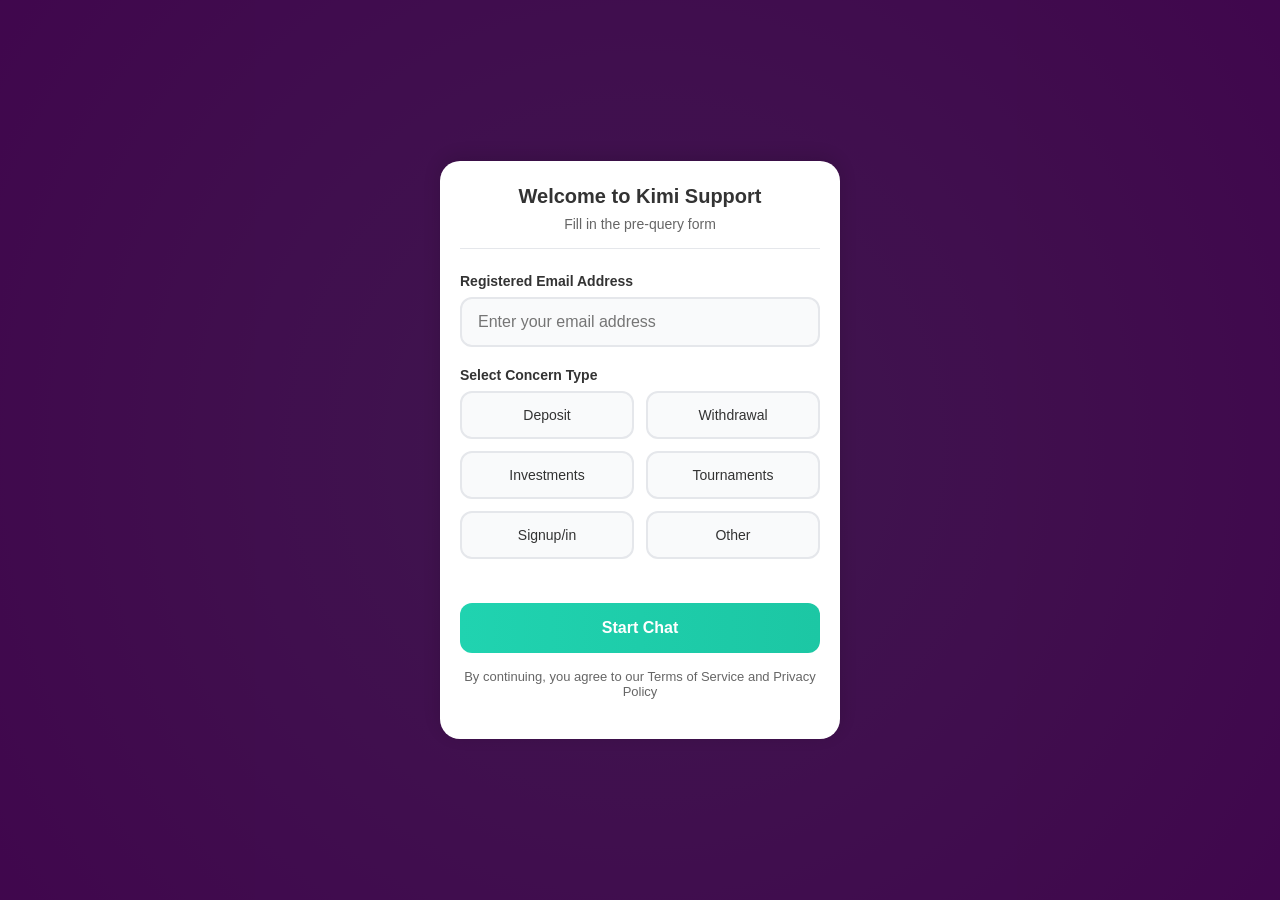
==== chat.html @ 440ee45f "added files for kimi Kimi Investment Club Files" ====
<!DOCTYPE html>
<html lang="en">
<head>
<meta charset="UTF-8">
<title>Kimi Support</title>
<meta name="viewport" content="width=device-width, initial-scale=1.0, maximum-scale=1.0, user-scalable=yes">

<!-- FONT AWESOME -->
<link rel="stylesheet" href="https://cdnjs.cloudflare.com/ajax/libs/font-awesome/6.5.0/css/all.min.css">

<!-- FIREBASE -->
<script src="https://www.gstatic.com/firebasejs/9.23.0/firebase-app-compat.js"></script>
<script src="https://www.gstatic.com/firebasejs/9.23.0/firebase-database-compat.js"></script>
<link rel="stylesheet" href="chat.css">
</head>

<body>

<!-- CONFIRMATION MODAL -->
<div class="modal-overlay confirm-modal" id="confirmModal">
  <div class="modal-content">
    <div class="confirm-icon">
      <i class="fas fa-exclamation-triangle"></i>
    </div>
    <h3 class="confirm-title" id="confirmTitle">Confirm Action</h3>
    <p class="confirm-message" id="confirmMessage">Are you sure you want to proceed?</p>
    <div class="confirm-actions">
      <button class="confirm-btn cancel" id="confirmCancelBtn">Cancel</button>
      <button class="confirm-btn confirm" id="confirmOkBtn">OK</button>
    </div>
  </div>
</div>

<!-- FULL SCREEN IMAGE MODAL -->
<div class="fullscreen-modal" id="fullscreenModal">
  <img src="" alt="Full screen" class="fullscreen-image" id="fullscreenImage">
  <button class="close-fullscreen" id="closeFullscreen">
    <i class="fas fa-times"></i>
  </button>
</div>

<!-- MESSAGE POPUP -->
<div class="message-popup" id="messagePopup">
  <i class="popup-icon" id="popupIcon"></i>
  <div class="popup-content">
    <div class="popup-title" id="popupTitle"></div>
    <div class="popup-message" id="popupMessage"></div>
  </div>
</div>

<!-- MODAL FORM -->
<div class="modal-overlay active" id="formModal">
  <div class="modal-content">
    <div class="modal-header">
      <h2 class="modal-title">Welcome to Kimi Support</h2>
      <p class="modal-subtitle">Fill in the pre-query form</p>
    </div>
    
    <div class="form-group">
      <label class="form-label">Registered Email Address</label>
      <input type="email" class="form-input" id="emailInput" placeholder="Enter your email address" required>
    </div>
    
    <div class="form-group">
      <label class="form-label">Select Concern Type</label>
      <div class="concern-options">
        <label class="concern-option">
          <input type="radio" name="concern" value="Deposit">
          Deposit
        </label>
        <label class="concern-option">
          <input type="radio" name="concern" value="Withdrawal">
          Withdrawal
        </label>
        <label class="concern-option">
          <input type="radio" name="concern" value="Investments">
          Investments
        </label>
        <label class="concern-option">
          <input type="radio" name="concern" value="Tournaments">
          Tournaments
        </label>
        <label class="concern-option">
          <input type="radio" name="concern" value="signup/in">
          Signup/in
        </label>
        <label class="concern-option">
          <input type="radio" name="concern" value="Other">
          Other
        </label>
      </div>
    </div>
    
    <button class="submit-btn" id="startChatBtn">
      <span id="btnText">Start Chat</span>
      <span class="loading hidden" id="btnLoading"></span>
    </button>
    
    <p style="text-align: center; margin-top: 16px; font-size: 13px; color: var(--text-light);">
      By continuing, you agree to our Terms of Service and Privacy Policy
    </p>
  </div>
</div>

<!-- MAIN APP -->
<div class="app-container hidden" id="appContainer">
  <!-- HEADER -->
  <div class="header">
    <button class="back-btn" id="backBtn">
      <i class="fas fa-chevron-left"></i>
    </button>
    <img src="https://blogger.googleusercontent.com/img/b/R29vZ2xl/AVvXsEifffG-8z1R1pNtzLOttJfZyZvbHwT54Gi_pb8aufQ0x3yGjsC9NJZGH3tu3_JDWDLEv_YqfvN6NzpoDXbCydlebRwV2p8c7glfG-8lgOL-QvQVzcr3URGygbSfUArhIA1NSxXebwDTNgouCLphxd-kn2hrnW8V3Lav2lA3xMvlShxcPq9iqwNbfSLPMxs/s16000/1000110664.gif" class="logo" alt="☺️">
    <span class="app-name">Kimi Support</span>
    <div class="header-actions">
      <button class="icon-btn refresh" id="refreshBtn" title="Refresh"></button>
      <button class="icon-btn info" id="infoBtn" title="Info"></button>
    </div>
  </div>

  <!-- ANNOUNCEMENT -->
  <div class="announce">
    <i class="fas fa-volume-up"></i>
    <b>Dear User Welcome To Kimi Community!!</b>
  </div>

  <!-- CHAT CONTAINER -->
  <div class="chat-container">
    <div class="chat" id="chatContainer"></div>
    
    <!-- IMAGE PREVIEW -->
    <div class="image-preview-container" id="imagePreviewContainer">
      <div class="image-preview hidden" id="imagePreview">
        <img src="" alt="Preview" class="preview-image" id="previewImage">
        <button class="delete-preview" id="deletePreview">
          <i class="fas fa-times"></i>
        </button>
      </div>
    </div>
    
    <!-- INPUT AREA CONTAINER -->
    <div class="input-area-container" id="inputAreaContainer">
      <div class="input-wrapper">
        <input type="text" class="message-input" id="messageInput" placeholder="Describe Your Issue...">
      </div>
      <button class="action-btn addphoto" id="uploadImageBtn"></button>
      <input type="file" class="file-input" id="imageInput" accept="image/*">
      
      <button class="action-btn primarysent" id="sendBtn"></button>
    </div>
  </div>
</div>
<script>
    // ====================
// IMPROVED SOUND SYSTEM
// ====================

// Audio Context for better performance
let audioContext;
let isAudioContextInitialized = false;

// SFX Pool System
const SFX_POOL_SIZE = 5; // Number of audio buffers per sound for concurrent playback
const sfxBuffers = {};
const sfxPool = {};

// Sound URLs - UPDATED WITH EXISTING SOUNDS
const soundUrls = {
    click: 'https://audio.jukehost.co.uk/dJcPA33b1HQxZbNuq3SCyi9ejzBKXHJM',
    textSent: 'https://audio.jukehost.co.uk/tMjUwMh72dCLHpwFFKA7rvO94lPtQmfu',
    photoSent: 'https://audio.jukehost.co.uk/PYHf3UV3PYLswk1z10xJmvv08zkZ2yrO',
    textReceive: 'https://audio.jukehost.co.uk/BCK6GD7QMUrg43ijDqpM6jRowlk0oLve',
    photoReceive: 'https://audio.jukehost.co.uk/t7VUPlvDODGe7LbQGo2fLZo7PX1yOU9R',
    error: 'https://audio.jukehost.co.uk/4Uj1GPG7G07rx3FJCXKbYLRopwZEvEKj',
    success: 'https://audio.jukehost.co.uk/vUtJ3iuXKU8Z1jLmQqBw5zvPU9CsiUsW',
    warning: 'https://audio.jukehost.co.uk/ev8tWw7FtuqIh7UZacocfiWqukpyxgeV'
};

// Fallback audio elements
let fallbackAudioElements = {};

// Initialize Audio System
function initializeAudioSystem() {
    try {
        // Create Audio Context
        audioContext = new (window.AudioContext || window.webkitAudioContext)();
        isAudioContextInitialized = true;
        
        // Preload all sound effects
        preloadAllSounds();
        
        console.log('Audio system initialized successfully');
    } catch (error) {
        console.error('Failed to initialize audio system:', error);
        // Fallback to HTML5 Audio
        initializeFallbackAudio();
    }
}

// Fallback to HTML5 Audio if Web Audio API fails
function initializeFallbackAudio() {
    // Create fallback audio elements for sound effects only
    for (const [key, url] of Object.entries(soundUrls)) {
        if (url && !url.includes('placeholder')) {
            fallbackAudioElements[key] = new Audio(url);
            fallbackAudioElements[key].preload = 'auto';
        }
    }
}

// Preload all sound effects
async function preloadAllSounds() {
    if (!isAudioContextInitialized) return;
    
    for (const [soundName, url] of Object.entries(soundUrls)) {
        try {
            // Skip placeholder sounds
            if (!url || url.includes('placeholder')) continue;
            
            // Fetch and decode audio
            const response = await fetch(url);
            const arrayBuffer = await response.arrayBuffer();
            const audioBuffer = await audioContext.decodeAudioData(arrayBuffer);
            
            // Store the decoded buffer
            sfxBuffers[soundName] = audioBuffer;
            
            // Initialize pool for this sound
            sfxPool[soundName] = [];
            for (let i = 0; i < SFX_POOL_SIZE; i++) {
                sfxPool[soundName].push({
                    buffer: audioBuffer,
                    source: null,
                    lastPlayed: 0
                });
            }
            
            console.log(`Preloaded sound: ${soundName}`);
        } catch (error) {
            console.error(`Failed to preload sound ${soundName}:`, error);
        }
    }
}

// Play sound effect using pool system
function playSound(soundName) {
    try {
        // Skip placeholder sounds
        if (soundUrls[soundName] && soundUrls[soundName].includes('placeholder')) {
            return;
        }
        
        if (!isAudioContextInitialized || !sfxPool[soundName]) {
            // Fallback to HTML5 Audio
            playFallbackSound(soundName);
            return;
        }
        
        // Resume audio context if suspended (required by browsers)
        if (audioContext.state === 'suspended') {
            audioContext.resume();
        }
        
        // Find available sound from pool
        const pool = sfxPool[soundName];
        const now = Date.now();
        
        // Try to find a sound that's not currently playing
        for (const sound of pool) {
            if (!sound.source || sound.source.playbackState === sound.source.FINISHED) {
                playSoundFromPool(sound);
                return;
            }
        }
        
        // If all sounds are playing, use the one that was played least recently
        let oldestSound = pool[0];
        for (const sound of pool) {
            if (sound.lastPlayed < oldestSound.lastPlayed) {
                oldestSound = sound;
            }
        }
        
        playSoundFromPool(oldestSound);
        
    } catch (error) {
        console.error('Error playing sound:', error);
        playFallbackSound(soundName);
    }
}

function playSoundFromPool(sound) {
    sound.source = audioContext.createBufferSource();
    sound.source.buffer = sound.buffer;
    sound.source.connect(audioContext.destination);
    sound.source.start(0);
    sound.lastPlayed = Date.now();
    
    // Clean up when sound finishes
    sound.source.onended = () => {
        sound.source = null;
    };
}

// Fallback sound playback
function playFallbackSound(soundName) {
    try {
        const audio = fallbackAudioElements[soundName];
        if (audio) {
            audio.currentTime = 0;
            audio.play().catch(e => console.log('Fallback audio play failed:', e));
        }
    } catch (error) {
        console.error('Fallback sound error:', error);
    }
}

// Initialize audio system
initializeAudioSystem();

// Firebase configuration
const firebaseConfig = {
  apiKey: "AIzaSyAZ-znvqufe3kTB_sPxQUiOdmbjXm00D8c",
  authDomain: "customerchat-88407.firebaseapp.com",
  databaseURL: "https://customerchat-88407-default-rtdb.firebaseio.com",
  projectId: "customerchat-88407",
  storageBucket: "customerchat-88407.firebasestorage.app",
  messagingSenderId: "1094190373370",
  appId: "1:1094190373370:web:9ef8834bb5c1d7f84c2c43",
  measurementId: "G-H4ZZTQQ2W9"
};

// Initialize Firebase
firebase.initializeApp(firebaseConfig);
const database = firebase.database();

// Play sound function with error handling (now using the new system)
function playSoundLegacy(soundName) {
    playSound(soundName);
}

// Enhanced showMessage function with sounds
function showMessage(type, title, message, duration = 3000) {
  // Reset classes
  messagePopup.className = 'message-popup';
  
  // Set type-specific styling
  messagePopup.classList.add(`popup-${type}`);
  messagePopup.classList.add('show');
  
  // Set content
  popupTitle.textContent = title;
  popupMessage.textContent = message;
  
  // Set icon based on type
  let iconClass = 'fas fa-info-circle';
  switch(type) {
    case 'success': 
      iconClass = 'fas fa-check-circle';
      playSound('success');
      break;
    case 'error': 
      iconClass = 'fas fa-exclamation-circle';
      playSound('error');
      break;
    case 'warning': 
      iconClass = 'fas fa-exclamation-triangle';
      playSound('warning');
      break;
    case 'info': 
      iconClass = 'fas fa-info-circle';
      break;
  }
  popupIcon.className = iconClass;
  
  // Auto hide after duration
  setTimeout(() => {
    messagePopup.classList.remove('show');
  }, duration);
}

// App State
let currentUserEmail = "";
let currentUserKey = "";
let currentConcern = "";
let isAdminConnected = false;
let selectedImageFile = null;
let selectedImageBase64 = null;
let confirmPromiseResolve = null;

// DOM Elements
const formModal = document.getElementById('formModal');
const appContainer = document.getElementById('appContainer');
const emailInput = document.getElementById('emailInput');
const startChatBtn = document.getElementById('startChatBtn');
const chatContainer = document.getElementById('chatContainer');
const messageInput = document.getElementById('messageInput');
const sendBtn = document.getElementById('sendBtn');
const imageInput = document.getElementById('imageInput');
const uploadImageBtn = document.getElementById('uploadImageBtn');
const backBtn = document.getElementById('backBtn');
const refreshBtn = document.getElementById('refreshBtn');
const infoBtn = document.getElementById('infoBtn');
const messagePopup = document.getElementById('messagePopup');
const popupTitle = document.getElementById('popupTitle');
const popupMessage = document.getElementById('popupMessage');
const popupIcon = document.getElementById('popupIcon');
const imagePreviewContainer = document.getElementById('imagePreviewContainer');
const imagePreview = document.getElementById('imagePreview');
const previewImage = document.getElementById('previewImage');
const deletePreview = document.getElementById('deletePreview');
const fullscreenModal = document.getElementById('fullscreenModal');
const fullscreenImage = document.getElementById('fullscreenImage');
const closeFullscreen = document.getElementById('closeFullscreen');

// Confirmation Modal Elements
const confirmModal = document.getElementById('confirmModal');
const confirmTitle = document.getElementById('confirmTitle');
const confirmMessage = document.getElementById('confirmMessage');
const confirmCancelBtn = document.getElementById('confirmCancelBtn');
const confirmOkBtn = document.getElementById('confirmOkBtn');

// Add click sound to all buttons
function addClickSoundToButtons() {
  // Form buttons
  startChatBtn.addEventListener('click', () => playSound('click'));
  confirmCancelBtn.addEventListener('click', () => playSound('click'));
  confirmOkBtn.addEventListener('click', () => playSound('click'));
  
  // Header buttons
  backBtn.addEventListener('click', () => playSound('click'));
  refreshBtn.addEventListener('click', () => playSound('click'));
  infoBtn.addEventListener('click', () => playSound('click'));
  
  // Chat buttons
  sendBtn.addEventListener('click', () => playSound('click'));
  uploadImageBtn.addEventListener('click', () => playSound('click'));
  deletePreview.addEventListener('click', () => playSound('click'));
  closeFullscreen.addEventListener('click', () => playSound('click'));
  
  // Add click sound to concern options
  const concernOptions = document.querySelectorAll('.concern-option');
  concernOptions.forEach(option => {
    option.addEventListener('click', () => playSound('click'));
  });
}

// Custom confirmation dialog
function showConfirm(title, message) {
  return new Promise((resolve) => {
    confirmPromiseResolve = resolve;
    confirmTitle.textContent = title;
    confirmMessage.textContent = message;
    confirmModal.classList.add('active');
  });
}

// Validate email format
function isValidEmail(email) {
  const emailRegex = /^[^\s@]+@[^\s@]+\.[^\s@]+$/;
  return emailRegex.test(email);
}

// Generate a unique key from email
function generateUserKey(email) {
  // Simple hash function to create a consistent key from email
  let hash = 0;
  for (let i = 0; i < email.length; i++) {
    hash = ((hash << 5) - hash) + email.charCodeAt(i);
    hash = hash & hash;
  }
  return 'user_' + Math.abs(hash).toString(16);
}

// Start chat session
async function startChat() {
  playSound('click');
  
  const email = emailInput.value.trim();
  const concernRadio = document.querySelector('input[name="concern"]:checked');
  
  if (!email) {
    showMessage('error', 'Email Required', 'Please enter your email address');
    emailInput.focus();
    return;
  }
  
  if (!isValidEmail(email)) {
    showMessage('error', 'Invalid Email', 'Please enter a valid email address');
    emailInput.focus();
    return;
  }
  
  if (!concernRadio) {
    showMessage('error', 'Concern Required', 'Please select a concern type');
    return;
  }
  
  // Show loading state
  startChatBtn.disabled = true;
  document.getElementById('btnText').classList.add('hidden');
  document.getElementById('btnLoading').classList.remove('hidden');
  
  try {
    // Generate user key from email
    currentUserEmail = email;
    currentUserKey = generateUserKey(email);
    currentConcern = concernRadio.value;
    
    // Create or get user session in Firebase
    const userRef = database.ref(`users/${currentUserKey}`);
    const snapshot = await userRef.once('value');
    
    if (!snapshot.exists()) {
      // New user - create session
      await userRef.set({
        email: currentUserEmail,
        concern: currentConcern,
        createdAt: Date.now(),
        lastActive: Date.now()
      });
      
      showMessage('success', 'Welcome!', 'Your chat session has been created');
    } else {
      // Existing user - update last active
      await userRef.update({
        lastActive: Date.now(),
        concern: currentConcern
      });
      
      showMessage('success', 'Welcome Back!', 'Continuing from your previous chat session');
    }
    
    // Hide modal and show app
    formModal.classList.remove('active');
    setTimeout(() => {
      formModal.classList.add('hidden');
      appContainer.classList.remove('hidden');
      
      // Load messages
      loadMessages();
      
      // Send welcome message if new session
      if (!snapshot.exists()) {
        setTimeout(() => {
          sendSystemMessage("Hello! Welcome to Kimi Support. How can I assist you today? Our team is available 24/7 to help with your '" + currentConcern + "' concern.");
        }, 1000);
      }
    }, 300);
    
  } catch (error) {
    console.error('Error starting chat:', error);
    showMessage('error', 'Connection Error', 'Unable to start chat. Please try again.');
  } finally {
    // Reset button state
    startChatBtn.disabled = false;
    document.getElementById('btnText').classList.remove('hidden');
    document.getElementById('btnLoading').classList.add('hidden');
  }
}

// Send system message
function sendSystemMessage(text) {
  const messagesRef = database.ref(`chats/${currentUserKey}/messages`);
  messagesRef.push({
    sender: 'admin',
    type: 'text',
    content: text,
    timestamp: Date.now()
  });
}

// Send user message
async function sendMessage() {
  playSound('');
  
  const message = messageInput.value.trim();
  
  // Check if we have an image to send
  if (selectedImageBase64) {
    try {
      const messagesRef = database.ref(`chats/${currentUserKey}/messages`);
      await messagesRef.push({
        sender: 'user',
        type: 'image',
        content: selectedImageBase64,
        filename: selectedImageFile.name,
        size: selectedImageFile.size,
        timestamp: Date.now()
      });
      
      playSound('photoSent');
      showMessage('success', 'Image Sent', 'Image has been sent successfully');
      
      // Clear image preview
      clearImagePreview();
      
    } catch (error) {
      console.error('Error sending image:', error);
      showMessage('error', 'Send Failed', 'Unable to send image. Please try again.');
      return;
    }
  } 
  // Send text message
  else if (message) {
    // Clear input
    messageInput.value = '';
    
    try {
      const messagesRef = database.ref(`chats/${currentUserKey}/messages`);
      await messagesRef.push({
        sender: 'user',
        type: 'text',
        content: message,
        timestamp: Date.now()
      });
      
      playSound('textSent');
      
    } catch (error) {
      console.error('Error sending message:', error);
      showMessage('error', 'Send Failed', 'Unable to send message. Please try again.');
      return;
    }
  } else {
    showMessage('warning', 'Empty Message', 'Please type a message or select an image');
    messageInput.focus();
    return;
  }
  
  // Update user last active
  try {
    database.ref(`users/${currentUserKey}`).update({
      lastActive: Date.now()
    });
  } catch (error) {
    console.error('Error updating last active:', error);
  }
}

// Handle image upload and preview
function handleImageUpload(file) {
  // Validate file size (5MB max)
  const maxSize = 5 * 1024 * 1024; // 5MB in bytes
  if (file.size > maxSize) {
    showMessage('error', 'File Too Large', 'Image size must be less than 5MB');
    return;
  }
  
  // Validate file type
  if (!file.type.startsWith('image/')) {
    showMessage('error', 'Invalid File', 'Please select an image file (JPEG, PNG, GIF, etc.)');
    return;
  }
  
  // Read file as data URL (base64)
  const reader = new FileReader();
  
  reader.onload = function(e) {
    selectedImageFile = file;
    selectedImageBase64 = e.target.result;
    
    // Show preview
    previewImage.src = selectedImageBase64;
    imagePreview.classList.remove('hidden');
    
    // Clear text input
    messageInput.value = '';
    messageInput.placeholder = 'Click send button to send image';
    
    showMessage('success', 'Image Selected', 'Image ready to send. Click the send button.');
  };
  
  reader.onerror = function() {
    showMessage('error', 'Upload Error', 'Failed to read image file');
  };
  
  reader.readAsDataURL(file);
  imageInput.value = ''; // Reset input
}

// Clear image preview
function clearImagePreview() {
  selectedImageFile = null;
  selectedImageBase64 = null;
  imagePreview.classList.add('hidden');
  previewImage.src = '';
  messageInput.placeholder = 'Type your message...';
}

// Load messages
function loadMessages() {
  const messagesRef = database.ref(`chats/${currentUserKey}/messages`);
  
  // Clear existing messages
  chatContainer.innerHTML = '';
  
  // Add date separator
  const today = new Date().toLocaleDateString('en-US', { 
    weekday: 'long', 
    year: 'numeric', 
    month: 'long', 
    day: 'numeric' 
  });
  
  const dateDiv = document.createElement('div');
  dateDiv.className = 'chat-date';
  dateDiv.textContent = today;
  chatContainer.appendChild(dateDiv);
  
  // Listen for new messages
  messagesRef.on('child_added', (snapshot) => {
    const message = snapshot.val();
    renderMessage(message);
    
    // Play receive sounds for incoming messages
    if (message.sender === 'admin') {
      if (message.type === 'image') {
        playSound('photoReceive');
      } else {
        playSound('textReceive');
      }
    }
  });
}

// Render a message
function renderMessage(message) {
  const messageDiv = document.createElement('div');
  messageDiv.className = `message ${message.sender}`;
  
  // Format time
  const time = new Date(message.timestamp).toLocaleTimeString('en-US', {
    hour: '2-digit',
    minute: '2-digit'
  });
  
  if (message.type === 'image') {
    messageDiv.innerHTML = `
      <div>📎</div>
      <img src="${message.content}" class="message-image" alt="Sent image" data-fullscreen="${message.content}">
      <div class="message-time">${time}</div>
    `;
    
    // Add click event to image for fullscreen
    const imgElement = messageDiv.querySelector('.message-image');
    imgElement.addEventListener('click', () => {
      fullscreenImage.src = message.content;
      fullscreenModal.classList.add('active');
      playSound('click');
    });
    
  } else {
    messageDiv.innerHTML = `
      <div>${message.content}</div>
      <div class="message-time">${time}</div>
    `;
  }
  
  chatContainer.appendChild(messageDiv);
  chatContainer.scrollTop = chatContainer.scrollHeight;
}

// Initialize concern options
function initConcernOptions() {
  const options = document.querySelectorAll('.concern-option');
  options.forEach(option => {
    const radio = option.querySelector('input[type="radio"]');
    
    option.addEventListener('click', () => {
      options.forEach(opt => opt.classList.remove('active'));
      option.classList.add('active');
      radio.checked = true;
    });
    
    if (radio.checked) {
      option.classList.add('active');
    }
  });
}

// Event Listeners
startChatBtn.addEventListener('click', startChat);

emailInput.addEventListener('keypress', (e) => {
  if (e.key === 'Enter') startChat();
});

messageInput.addEventListener('keypress', (e) => {
  if (e.key === 'Enter') sendMessage();
});

sendBtn.addEventListener('click', sendMessage);

uploadImageBtn.addEventListener('click', () => {
  imageInput.click();
});

imageInput.addEventListener('change', (e) => {
  const file = e.target.files[0];
  if (file) handleImageUpload(file);
});

deletePreview.addEventListener('click', clearImagePreview);

closeFullscreen.addEventListener('click', () => {
  fullscreenModal.classList.remove('active');
});

// Close fullscreen modal when clicking outside image
fullscreenModal.addEventListener('click', (e) => {
  if (e.target === fullscreenModal) {
    fullscreenModal.classList.remove('active');
  }
});

backBtn.addEventListener('click', async () => {
  // Show custom confirmation modal
  const confirmed = await showConfirm('End Chat Session', 'Are you sure you want to end this chat session?');
  
  if (confirmed) {
    appContainer.classList.add('hidden');
    formModal.classList.remove('hidden');
    setTimeout(() => {
      formModal.classList.add('active');
      // Reset form
      emailInput.value = '';
      document.querySelectorAll('input[name="concern"]').forEach(radio => {
        radio.checked = false;
      });
      initConcernOptions();
    }, 50);
  }
});

refreshBtn.addEventListener('click', () => {
  // Add spinning class to trigger animation
  refreshBtn.classList.add('spinning');
  
  // Load messages
  loadMessages();
  showMessage('info', 'Refreshing', 'Refreshing chat messages...');
  
  // Remove spinning class after animation completes to allow re-triggering
  setTimeout(() => {
    refreshBtn.classList.remove('spinning');
  }, 3000);
});

infoBtn.addEventListener('click', () => {
  showMessage('info', 'Support Information', 
    'Kimi Support\nAvailable 24/7\nEmail: kimiapi92@gmail.com\nResponse Time: Usually within minutes', 
    5000);
});

// Confirmation modal event listeners
confirmCancelBtn.addEventListener('click', () => {
  confirmModal.classList.remove('active');
  if (confirmPromiseResolve) {
    confirmPromiseResolve(false);
    confirmPromiseResolve = null;
  }
});

confirmOkBtn.addEventListener('click', () => {
  confirmModal.classList.remove('active');
  if (confirmPromiseResolve) {
    confirmPromiseResolve(true);
    confirmPromiseResolve = null;
  }
});

// Close confirmation modal when clicking outside
confirmModal.addEventListener('click', (e) => {
  if (e.target === confirmModal) {
    confirmModal.classList.remove('active');
    if (confirmPromiseResolve) {
      confirmPromiseResolve(false);
      confirmPromiseResolve = null;
    }
  }
});

// Initialize the app
function initApp() {
  initConcernOptions();
  addClickSoundToButtons();
  
  // Auto-show modal on load
  setTimeout(() => {
    formModal.classList.add('active');
  }, 100);
  
  // Show welcome message
  setTimeout(() => {
    showMessage('info', 'Welcome', 'Please fill in the form to start chatting', 4000);
  }, 1500);
}

// Start the app
document.addEventListener('DOMContentLoaded', initApp);
</script>
</body>
</html>
---- chat.css ----
:root {
  --primary: #1cc7a4;
  --primary-dark:#307D7E;
  --secondary: #20d3b0;
  --bg: #f3f4f6;
  --card-bg: #ffffff;
  --text: #333333;
  --text-light: #666666;
  --border: #e5e7eb;
  --success: #10b981;
  --error: #ef4444;
  --warning: #f59e0b;
  --info: #3b82f6;
}
    /* Disable text selection */
    * {
        -webkit-user-select: none;
        -moz-user-select: none;
        -ms-user-select: none;
        user-select: none;
        -webkit-tap-highlight-color: transparent;
    }

    /* Disable drag of images and links */
    img, a {
        -webkit-user-drag: none;
        -khtml-user-drag: none;
        -moz-user-drag: none;
        -o-user-drag: none;
        user-drag: none;
        pointer-events: auto;
    }

    /* Disable pointer events for iframes or embeds */
    iframe, embed, object, video {
        pointer-events: none;
    }

    /* Prevent right-click via pointer-events */
    body {
        cursor: default;
    }

* {
  box-sizing: border-box;
  margin: 0;
  padding: 0;
  font-family: -apple-system, BlinkMacSystemFont, 'Segoe UI', Roboto, Oxygen, Ubuntu, sans-serif;
}

body {
  background: radial-gradient(circle at center, rgba(125,44,155,0.99), rgba(128,11,155,0.99)), url('https://blogger.googleusercontent.com/img/b/R29vZ2xl/AVvXsEiIdgLmOey-Wazo6OgYRZ84ytYF0kFvOpSs-5IeXzAkR8-A_YCd8t7krTINX-j00riNttDSkk1ZW_iem-FiTF7HotxoM1vGPREO4P33FLnYEC6a7zCf6FCW98wyGkHJvXRMgGMcO_dZgg0ieu18RQYPxkCNDaKoLcPUDQdXIAuXXqnQlMt_qN9WjAG7zlA/s16000/1000110623.png');
        background-blend-mode: overlay;
        background-size: 100% 100%;
  color: var(--text);
  height: 100vh;
  overflow: hidden;
  display: flex;
  flex-direction: column;
}

/* HEADER */
.header {
  position:fixed;
  top:0;
  left:0;
  height: 60px;
  width:100vw;
  background: linear-gradient(90deg, var(--secondary), var(--primary-dark));
  display: flex;
  align-items: center;
  padding: 0 10px;
  color: white;
  z-index: 100;
  box-shadow: 0 2px 10px rgba(0,0,0,0.1);
}

.back-btn {
  background: none;
  border: none;
  color: white;
  font-size: 20px;
  margin-right: 12px;
  margin-left: -5px;
  cursor: pointer;
  display: flex;
  align-items: center;
  justify-content: center;
  width: 36px;
  height: 36px;
}

.logo {
  height: 36px;
  border-radius: 25px;
  margin-right: 12px;
}

.app-name {
  font-size:1rem;
  font-weight: 700;
  flex: 1;
}

.header-actions {
  display: flex;
  gap: 15px;
}

.icon-btn {
  background:white;
  border: none;
  color:black;
  border-radius: 25px;
  padding:8px;
  font-size: 1rem;
  cursor: pointer;
}
.info{
    background:url("https://blogger.googleusercontent.com/img/b/R29vZ2xl/AVvXsEgjEoDxslBAZCik4jy1jxIBdn55iaiBCbLuV43KwAOwi-l_IsfzL1QMNtVXLE4u1ppVxkMfjEc9wGzM52Xr25fL_SrczX3AWTRGgffYVN2BAIVB8bogQgwvFTttsqi4EucXUMNporxBt06xLGTL95faf65Ef-VSotrFz9LLNNzG8y8NYnYmgf97OdJcxcA/s16000/1000111619.gif");
    background-size: 100% 100%;
    height:25px;
    width:25px;
}

.refresh {
    background: url("https://blogger.googleusercontent.com/img/b/R29vZ2xl/AVvXsEhJ5Vr-OzRS2cmAu2VgVHCr8ZuzzQIcLzDJ1wUXcn6yUtPGQBScllgIa_1VyKz26k09oLp6MFY4BY_xdNnnM8mkhejo2kWMk3HB5aLcoF715L1xb3R7W7Y706txeuaYHocF2kq9Zq4K3JJUGJw3eqgjbsz-cDscQ8Ib6jnYbvccjMrO6pCyDbQB6cFudJc/s320/1000111617.gif");
    background-size: 100% 100%;
    height: 25px;
    width: 25px;
    cursor: pointer;
    transition: transform 0.3s ease-out;
}

.refresh:hover {
    transform: rotate(15deg);
}

.refresh.spinning {
    animation: spin 3s ease-in-out;
}

@keyframes spin {
    0% {
        transform: rotate(0deg);
    }
    100% {
        transform: rotate(360deg);
    }
}

/* ANNOUNCEMENT */
.announce {
    position:fixed;
    top:60px;
    left:0;
    width:100vw;
  background: linear-gradient(90deg, #fff7db, #ffe8b3);
  padding: 10px 15px;
  display: flex;
  align-items: center;
  gap: 10px;
  border-bottom: 1px solid var(--border);
  animation: slideDown 0.3s ease-out;
  z-index: 110;
}

.announce i {
  color: #f59e0b;
  font-size: 1rem;
}

.announce b {
  font-size: 14px;
  color: #92400e;
}

/* MODAL */
.modal-overlay {
  position: fixed;
  inset: 0;
  background: rgba(0, 0, 0, 0.5);
  display: flex;
  justify-content: center;
  align-items: flex-end;
  z-index: 1000;
  opacity: 0;
  visibility: hidden;
  transition: opacity 0.3s ease;
}

.modal-overlay.active {
  opacity: 1;
  visibility: visible;
}

.modal-content {
  background: var(--card-bg);
  width: 100%;
  max-width: 500px;
  border-radius: 24px 24px 0 0;
  padding: 24px 20px 40px;
  transform: translateY(100%);
  transition: transform 0.4s cubic-bezier(0.175, 0.885, 0.32, 1.275);
  box-shadow: 0 -4px 20px rgba(0,0,0,0.15);
  max-height: 85vh;
  overflow-y: auto;
}

.modal-overlay.active .modal-content {
  transform: translateY(0);
}

.modal-header {
  text-align: center;
  margin-bottom: 24px;
  padding-bottom: 16px;
  border-bottom: 1px solid var(--border);
}

.modal-title {
  font-size: 20px;
  font-weight: 700;
  color: var(--text);
  margin-bottom: 8px;
}

.modal-subtitle {
  font-size: 14px;
  color: var(--text-light);
}

/* CONFIRMATION MODAL */
.confirm-modal {
  align-items: center;
}

.confirm-modal .modal-content {
  border-radius: 20px;
  padding: 24px;
  max-width: 400px;
  transform: scale(0.9);
  text-align: center;
}

.confirm-modal.active .modal-content {
  transform: scale(1);
}

.confirm-icon {
  font-size: 48px;
  margin-bottom: 16px;
  color: var(--warning);
}

.confirm-title {
  font-size: 20px;
  font-weight: 700;
  color: var(--text);
  margin-bottom: 12px;
}

.confirm-message {
  font-size: 15px;
  color: var(--text-light);
  margin-bottom: 24px;
  line-height: 1.5;
}

.confirm-actions {
  display: flex;
  gap: 12px;
}

.confirm-btn {
  flex: 1;
  padding: 14px 20px;
  border: none;
  border-radius: 12px;
  font-size: 15px;
  font-weight: 600;
  cursor: pointer;
  transition: all 0.2s;
}

.confirm-btn.cancel {
  background: #f3f4f6;
  color: var(--text);
}

.confirm-btn.cancel:hover {
  background: #e5e7eb;
}

.confirm-btn.confirm {
  background: linear-gradient(90deg, var(--secondary), var(--primary));
  color: white;
}

.confirm-btn.confirm:hover {
  background: linear-gradient(90deg, var(--primary), var(--primary-dark));
  transform: translateY(-2px);
  box-shadow: 0 4px 12px rgba(28, 199, 164, 0.3);
}

.form-group {
  margin-bottom: 20px;
}

.form-label {
  display: block;
  font-size: 14px;
  font-weight: 600;
  margin-bottom: 8px;
  color: var(--text);
}

.form-input {
  width: 100%;
  padding: 14px 16px;
  border: 2px solid var(--border);
  border-radius: 12px;
  font-size: 16px;
  transition: border-color 0.2s;
  background: #f9fafb;
}

.form-input:focus {
  outline: none;
  border-color: var(--primary);
  background: white;
}

.concern-options {
  display: grid;
  grid-template-columns: repeat(2, 1fr);
  gap: 12px;
  margin-top: 8px;
}

.concern-option {
  padding: 14px;
  border: 2px solid var(--border);
  border-radius: 12px;
  text-align: center;
  font-size: 14px;
  font-weight: 500;
  cursor: pointer;
  transition: all 0.2s;
  background: #f9fafb;
}

.concern-option:hover {
  border-color: var(--primary);
  background: #f0fdfa;
}

.concern-option.active {
  border-color: var(--primary);
  background: #f0fdfa;
  color: var(--primary-dark);
  font-weight: 600;
}

.concern-option input[type="radio"] {
  display: none;
}

.submit-btn {
  width: 100%;
  background: linear-gradient(90deg, var(--secondary), var(--primary));
  color: white;
  padding: 16px;
  border: none;
  border-radius: 12px;
  font-size: 16px;
  font-weight: 600;
  cursor: pointer;
  margin-top: 24px;
  transition: transform 0.2s, box-shadow 0.2s;
}

.submit-btn:hover {
  transform: translateY(-2px);
  box-shadow: 0 4px 12px rgba(28, 199, 164, 0.3);
}

.submit-btn:active {
  transform: translateY(0);
}

/* CHAT AREA */
.chat-container {
  flex: 1;
  display: flex;
  flex-direction: column;
  overflow: hidden;
  height:100vh;
  width:100vw;
  padding-top:100px;
  padding-bottom: 50px;
}

.chat {
  flex: 1;
  padding: 16px 12px;
  overflow-y: auto;
  display: flex;
  flex-direction: column;
  gap: 12px;
  background: #f9fafb;
}

.chat-date {
  text-align: center;
  color: var(--text-light);
  font-size: 12px;
  margin: 8px 0;
  padding: 4px 12px;
  background: #e5e7eb;
  border-radius: 12px;
  align-self: center;
}

.message {
  max-width: 85%;
  margin-bottom: 4px;
  padding: 12px 16px;
  border-radius: 18px;
  font-size: 15px;
  line-height: 1.4;
  position: relative;
  animation: messageAppear 0.3s ease-out;
  border:1px solid rgba(255,255,255,1);
}

.message.user {
  background: linear-gradient(135deg, var(--secondary), var(--primary-dark));
  color: white;
  align-self: flex-end;
  border-bottom-right-radius: 4px;
}

.message.admin {
  background: white;
  color: var(--text);
  align-self: flex-start;
  border-bottom-left-radius: 4px;
  box-shadow: 0 2px 6px rgba(0,0,0,0.08);
}

.message-time {
  font-size: 11px;
  opacity: 0.8;
  margin-top: 4px;
  text-align: right;
}

.message-image {
  max-width: 95%;
  border-radius: 6px;
  margin-top:0px;
  cursor: pointer;
  transition: transform 0.2s;
}

.message-image:hover {
  transform: scale(1.02);
}

.message-document {
  display: flex;
  align-items: center;
  gap: 12px;
  padding: 12px;
  background: white;
  border-radius: 12px;
  margin-top: 8px;
  border: 1px solid var(--border);
}

.document-icon {
  font-size: 24px;
  color: var(--primary);
}

.document-info {
  flex: 1;
}

.document-name {
  font-size: 14px;
  font-weight: 500;
  margin-bottom: 2px;
}

.document-size {
  font-size: 12px;
  color: var(--text-light);
}

/* MESSAGE POPUP */
.message-popup {
  position: fixed;
  top: 50px;
  left: 50%;
  transform: translateX(-50%) translateY(-20px);
  background: white;
  padding: 5px 8px;
  border-radius: 6px;
  box-shadow: 0 4px 10px rgba(0,0,0,0.35);
  z-index: 1001;
  display: flex;
  align-items: center;
  gap: 8px;
  max-width: 90%;
  min-width: 60%;
  opacity: 0;
  visibility: hidden;
  transition: all 0.3s cubic-bezier(0.175, 0.885, 0.32, 1.275);
}

.message-popup.show {
  opacity: 1;
  visibility: visible;
  transform: translateX(-50%) translateY(0);
}

.popup-icon {
  font-size: 20px;
}

.popup-success .popup-icon { color: var(--success); }
.popup-error .popup-icon { color: var(--error); }
.popup-warning .popup-icon { color: var(--warning); }
.popup-info .popup-icon { color: var(--info); }

.popup-content {
  flex: 1;
}

.popup-title {
  font-size: 14px;
  font-weight: 600;
  margin-bottom: 2px;
}

.popup-message {
  font-size: 13px;
  color: var(--text-light);
}

/* INPUT AREA CONTAINER */
.input-area-container {
  position: fixed;
  bottom: 0;
  left: 0;
  right: 0;
  width: 100%;
  height: 60px;
  background: white;
  border-top: 1px solid var(--border);
  display: flex;
  align-items: center;
  padding: 0 10px;
  gap: 8px;
  z-index: 50;
}

.input-wrapper {
  flex: 1;
  display: flex;
  align-items: center;
  background:white;
  border-radius: 6px;
  width:60%;
  padding: 0 10px;
  border:none;
  transition: border-color 0.2s;
  overflow: hidden;
}

.input-wrapper:focus-within {
  border-color: var(--primary);
}

.message-input {
  flex: 1;
  padding: 5px 0;
  border: none;
  background: none;
  font-size: 16px;
  outline: none;
}

.action-btn {
  background:white;
  border:1px solid rgba(555,555,255,0.5);
  font-size: 22px;
  color: var(--text-light);
  cursor: pointer;
  width: 44px;
  min-width:40px;
  height: 44px;
  display: flex;
  align-items: center;
  justify-content: center;
  border-radius: 25px;
  transition: background-color 0.2s;
}

.action-btn:active {
  transform: scale(0.9);
}
.addphoto{
    background:url("https://blogger.googleusercontent.com/img/b/R29vZ2xl/AVvXsEgcGDe7afwg0UcfmeFVqtDhzeAhvFYXhnqEopTE085y4zKHNewmW9BTa4gqpQQ5HjcM9Bt0h5VdJQ0ZEa7X8Toy-kbub61P8LiaPZP9_ZVhAhf56HYRAQq4XXgpwb4A2I9ralOpa6r3uMhfkP3lyNnE2Oh8ZN-VCnQadP9q6nHZ7CkQtVQs1bCFPgtyOfg/s16000/1000111625.png");
  background-size: 100% 100%;
  color: white;
}

.action-btn.primarysent {
  background:url("https://blogger.googleusercontent.com/img/b/R29vZ2xl/AVvXsEg9oRiBj50KwtBbArK9J-UF55JCVkf9bb2O9YcOrN3ltoU_JCpGjMqPoOv7M9QZfQQO1dQDOgJ1tL4q_heA_nmDhMEBEDIFPFSQwMz-7uefrTAhPeSP5oO8pncDbqK_G6EbTTLSX_ppN-AtgSCldjiQI1-o-huxcQFOGaYrhR1BgF30WvQ0PjZqp2meZRU/s16000/1000111620.png");
  background-size: 100% 100%;
  color: white;
}

.action-btn.primary:active {
  transform:scale(0.95);
}

.file-input {
  display: none;
}

/* IMAGE PREVIEW */
.image-preview-container {
  position: fixed;
  bottom: 50px;
  left: 10px;
  right: 10px;
  z-index: 40;
  display: flex;
  justify-content: center;
}

.image-preview {
  width: 100px;
  height: 100px;
  position: relative;
  border-radius: 8px;
  overflow: hidden;
  box-shadow: 0 4px 12px rgba(0,0,0,0.15);
  animation: slideUp 0.3s ease-out;
}

.preview-image {
  width: 100%;
  height: 100%;
  object-fit: fill;
}

.delete-preview {
  position: absolute;
  top: 0;
  right: 0;
  background: var(--error);
  color: white;
  border: none;
  width: 24px;
  height: 24px;
  border-radius: 0 0 0 12px;
  cursor: pointer;
  font-size: 12px;
  display: flex;
  align-items: center;
  justify-content: center;
}

/* FULL SCREEN IMAGE MODAL */
.fullscreen-modal {
  position: fixed;
  top: 0;
  left: 0;
  width: 100vw;
  height: 100vh;
  background: rgba(0, 0, 0, 0.95);
  z-index: 1002;
  display: flex;
  align-items: center;
  justify-content: center;
  opacity: 0;
  visibility: hidden;
  transition: opacity 0.3s ease;
}

.fullscreen-modal.active {
  opacity: 1;
  visibility: visible;
}

.fullscreen-image {
  max-width: 100%;
  max-height: 100%;
  object-fit: fill;
}

.close-fullscreen {
  position: absolute;
  top: 10px;
  right: 10px;
  background: rgba(255, 255, 255, 0.2);
  color: white;
  border: none;
  width: 40px;
  height: 40px;
  border-radius: 50%;
  cursor: pointer;
  font-size: 20px;
  display: flex;
  align-items: center;
  justify-content: center;
  backdrop-filter: blur(5px);
  transition: background-color 0.2s;
}

.close-fullscreen:hover {
  background: rgba(255, 255, 255, 0.3);
}

/* LOADING */
.loading {
  display: inline-block;
  width: 20px;
  height: 20px;
  border: 3px solid rgba(28, 199, 164, 0.3);
  border-radius: 50%;
  border-top-color: var(--primary);
  animation: spin 1s ease-in-out infinite;
}

@keyframes spin {
  to { transform: rotate(360deg); }
}

@keyframes slideDown {
  from { transform: translateY(-100%); opacity: 0; }
  to { transform: translateY(0); opacity: 1; }
}

@keyframes slideUp {
  from { transform: translateY(20px); opacity: 0; }
  to { transform: translateY(0); opacity: 1; }
}

@keyframes messageAppear {
  from { opacity: 0; transform: translateY(10px); }
  to { opacity: 1; transform: translateY(0); }
}

/* UTILITY */
.hidden {
  display: none !important;
}

/* RESPONSIVE */
@media (min-width: 768px) {
  .modal-content {
    max-width: 400px;
    border-radius: 20px;
    align-self: center;
    transform: scale(0.9);
  }
  
  .modal-overlay.active .modal-content {
    transform: scale(1);
  }
}
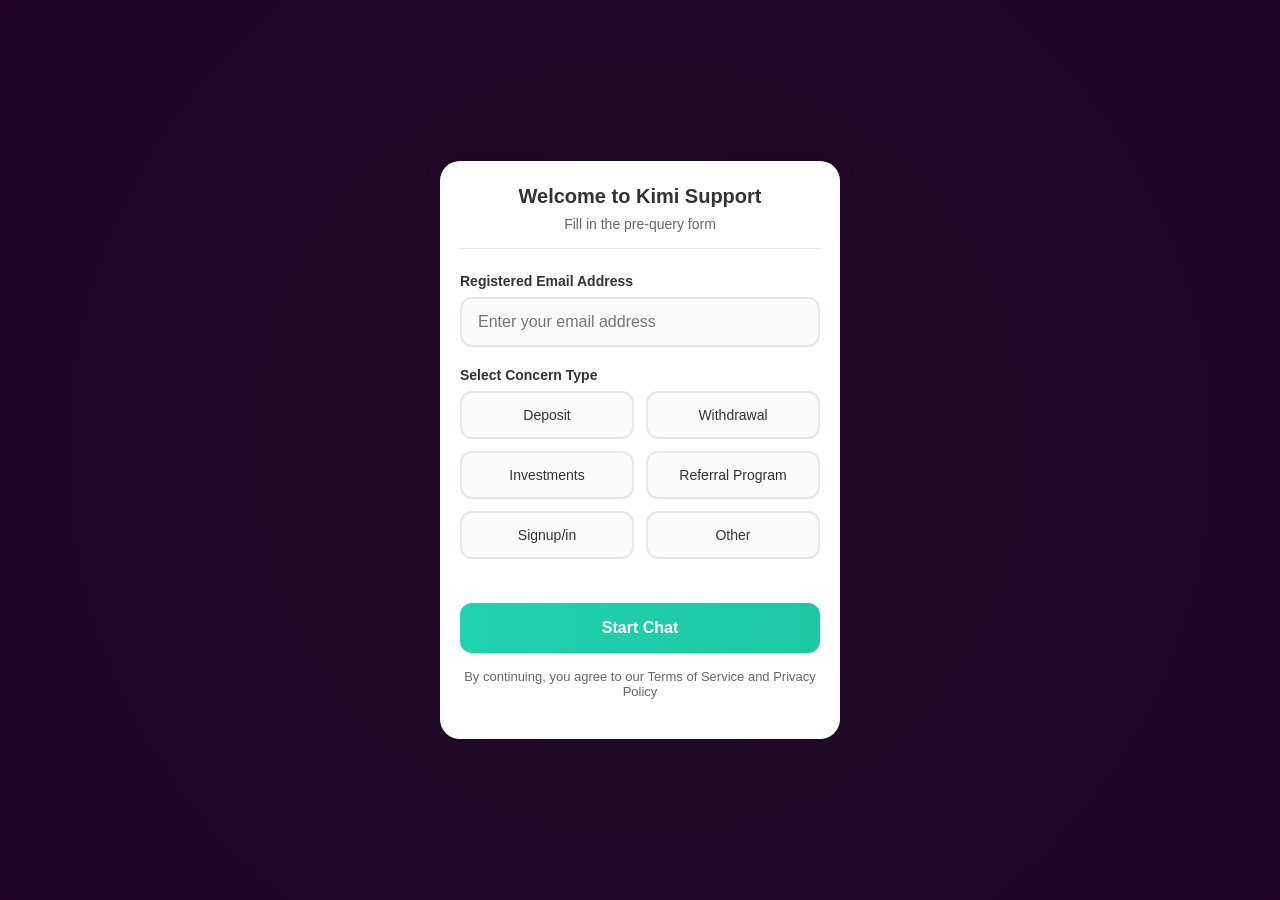
==== commit 3ccce999: "Update chat.html single Filed Professional Chatting Page For Customers" ====
--- a/chat.html
+++ b/chat.html
@@ -11,7 +11,922 @@
 <!-- FIREBASE -->
 <script src="https://www.gstatic.com/firebasejs/9.23.0/firebase-app-compat.js"></script>
 <script src="https://www.gstatic.com/firebasejs/9.23.0/firebase-database-compat.js"></script>
-<link rel="stylesheet" href="chat.css">
+<style>
+    :root {
+  --primary: #1cc7a4;
+  --primary-dark:#307D7E;
+  --secondary: #20d3b0;
+  --bg: #f3f4f6;
+  --card-bg: #ffffff;
+  --text: #333333;
+  --text-light: #666666;
+  --border: #e5e7eb;
+  --success: #10b981;
+  --error: #ef4444;
+  --warning: #f59e0b;
+  --info: #3b82f6;
+}
+    /* Disable text selection */
+    * {
+        -webkit-user-select: none;
+        -moz-user-select: none;
+        -ms-user-select: none;
+        user-select: none;
+        -webkit-tap-highlight-color: transparent;
+    }
+
+    /* Disable drag of images and links */
+    img, a {
+        -webkit-user-drag: none;
+        -khtml-user-drag: none;
+        -moz-user-drag: none;
+        -o-user-drag: none;
+        user-drag: none;
+        pointer-events: auto;
+    }
+
+    /* Disable pointer events for iframes or embeds */
+    iframe, embed, object, video {
+        pointer-events: none;
+    }
+
+    /* Prevent right-click via pointer-events */
+    body {
+        cursor: default;
+    }
+
+* {
+  box-sizing: border-box;
+  margin: 0;
+  padding: 0;
+  font-family: -apple-system, BlinkMacSystemFont, 'Segoe UI', Roboto, Oxygen, Ubuntu, sans-serif;
+}
+
+body {
+  background: radial-gradient(circle at center, rgba(125,44,155,0.99), rgba(128,11,155,0.99)), url('https://blogger.googleusercontent.com/img/b/R29vZ2xl/AVvXsEiIdgLmOey-Wazo6OgYRZ84ytYF0kFvOpSs-5IeXzAkR8-A_YCd8t7krTINX-j00riNttDSkk1ZW_iem-FiTF7HotxoM1vGPREO4P33FLnYEC6a7zCf6FCW98wyGkHJvXRMgGMcO_dZgg0ieu18RQYPxkCNDaKoLcPUDQdXIAuXXqnQlMt_qN9WjAG7zlA/s16000/1000110623.png');
+        background-blend-mode: overlay;
+        background-size: 100% 100%;
+  color: var(--text);
+  height: 100vh;
+  overflow: hidden;
+  display: flex;
+  flex-direction: column;
+  backdrop-filter: brightness(0.5);
+}
+
+/* HEADER */
+.header {
+  position:fixed;
+  top:0;
+  left:0;
+  height: 60px;
+  width:100vw;
+  background:transparent;
+  display: flex;
+  align-items: center;
+  padding: 0 10px;
+  color: white;
+  z-index: 100;
+  box-shadow: 0 2px 10px rgba(0,0,0,0.1);
+}
+
+.back-btn {
+  color: white;
+  font-size: 20px;
+  margin-right: 12px;
+  margin-left: -5px;
+  cursor: pointer;
+  display: flex;
+  align-items: center;
+  justify-content: center;
+  width: 40px;
+  height: 40px;
+  background: #2B3856;
+  border-radius: 50px;
+  border:1px solid rgba(255,255,255,0.1);
+}
+.headtail{
+    display:flex;
+    width:auto;
+    background:#2B3856;
+    height:40px;
+    border-radius: 50px;
+    align-items: center;
+    align-items: center;
+    align-self: center;
+    margin:auto;
+    padding-right: 20px;
+    border:1px solid rgba(255,255,255,0.1);
+}
+.logo {
+  height: 35px;
+  width: 35px;
+  border-radius: 25px;
+  margin-right: 12px;
+}
+
+.app-name {
+  font-size:1rem;
+  font-weight: 700;
+  flex: 1;
+}
+
+.header-actions {
+  display: flex;
+  gap: 10px;
+  background:#2B3856;
+  padding:3px;
+    height:40px;
+    border-radius: 50px;
+    align-items: center;
+    align-items: center;
+    align-self: center;
+    border:1px solid rgba(255,255,255,0.1);
+}
+
+.icon-btn {
+  background:transparent;
+  border: none;
+  color:black;
+  border-radius: 25px;
+  padding:8px;
+  font-size: 1rem;
+  cursor: pointer;
+}
+.info{
+    background:url("https://blogger.googleusercontent.com/img/b/R29vZ2xl/AVvXsEgjEoDxslBAZCik4jy1jxIBdn55iaiBCbLuV43KwAOwi-l_IsfzL1QMNtVXLE4u1ppVxkMfjEc9wGzM52Xr25fL_SrczX3AWTRGgffYVN2BAIVB8bogQgwvFTttsqi4EucXUMNporxBt06xLGTL95faf65Ef-VSotrFz9LLNNzG8y8NYnYmgf97OdJcxcA/s16000/1000111619.gif");
+    background-size: 100% 100%;
+    height:30px;
+    width:30px;
+}
+
+.refresh {
+    background: url("https://blogger.googleusercontent.com/img/b/R29vZ2xl/AVvXsEhJ5Vr-OzRS2cmAu2VgVHCr8ZuzzQIcLzDJ1wUXcn6yUtPGQBScllgIa_1VyKz26k09oLp6MFY4BY_xdNnnM8mkhejo2kWMk3HB5aLcoF715L1xb3R7W7Y706txeuaYHocF2kq9Zq4K3JJUGJw3eqgjbsz-cDscQ8Ib6jnYbvccjMrO6pCyDbQB6cFudJc/s320/1000111617.gif");
+    background-size: 100% 100%;
+    height: 30px;
+    width: 30px;
+    cursor: pointer;
+    transition: transform 0.3s ease-out;
+}
+
+.refresh:hover {
+    transform: rotate(15deg);
+}
+
+.refresh.spinning {
+    animation: spin 3s ease-in-out;
+}
+
+@keyframes spin {
+    0% {
+        transform: rotate(0deg);
+    }
+    100% {
+        transform: rotate(360deg);
+    }
+}
+
+/* ANNOUNCEMENT */
+.announce {
+    position:fixed;
+    top:60px;
+    left:0;
+    width:100vw;
+  background: linear-gradient(90deg, #fff7db, #ffe8b3);
+  padding: 5px 10px;
+  display: flex;
+  align-items: center;
+  gap: 10px;
+  border-bottom: 1px solid var(--border);
+  animation: slideDown 0.3s ease-out;
+  border-radius: 2px;
+  z-index: 110;
+  overflow: hidden; /* Added to keep marquee neat */
+}
+
+.announce i {
+  color: #f59e0b;
+  font-size: 1rem;
+}
+
+.announce b {
+  font-size: 12px;
+  color: #92400e;
+}
+
+/* PINNED MESSAGE HEADER */
+.pinned-header {
+  background:#2B3856;
+  border: 1px solid rgba(255,255,255,0.1);
+  padding: 10px 15px;
+  display: flex;
+  align-items: center;
+  gap: 12px;
+  border-radius: 12px;
+  margin: 5px;
+  box-shadow: 0 4px 12px rgba(0,0,0,0.1);
+  flex-shrink: 0;
+  backdrop-filter: blur(5px);
+  z-index: 10;
+  cursor: pointer; /* Added */
+  transition: transform 0.2s ease, background 0.2s ease; /* Added */
+}
+.pinned-header:active {
+  transform: scale(0.98); /* Added */
+}
+.pinned-header.hidden {
+  display: none !important;
+}
+
+/* TELEGRAM LINK PREVIEW STYLES */
+.message-link {
+    color: #3390ec !important;
+    text-decoration: none;
+    word-break: break-all;
+}
+.message-link:hover {
+    text-decoration: underline;
+}
+.message-link-user {
+    color: white !important;
+    text-decoration: underline;
+    word-break: break-all;
+}
+.tg-link-preview {
+    display: flex;
+    margin-top: 6px;
+    background:#EAEEE9;
+    border-left: 3px solid #20d3b0;
+    border-radius: 3px;
+    overflow: hidden;
+    cursor: pointer;
+    text-decoration: none;
+    color: inherit;
+}
+.tg-link-preview-content {
+    padding: 2px 5px;
+    display: flex;
+    flex-direction: row;
+    justify-content: space-between;
+    gap: 10px;
+    width: 100%;
+}
+.tg-text-content {
+    display: flex;
+    flex-direction: column;
+    gap: 3px;
+    flex: 1;
+    overflow: hidden;
+}
+.tg-site-name {
+    font-size: 11px;
+    color: #3390ec;
+    font-weight: 500;
+}
+.tg-title {
+    font-size: 12px;
+    font-weight: 600;
+    color: var(--text);
+    margin: 0;
+    line-height: 1.3;
+}
+.tg-desc {
+    font-size: 10px;
+    color: var(--text);
+    line-height: 1.3;
+    display: -webkit-box;
+    -webkit-line-clamp: 4;
+    -webkit-box-orient: vertical;
+    overflow: hidden;
+}
+.tg-image-content {
+    flex-shrink: 0;
+    width: 50px;
+    height: 50px;
+    border-radius: 4px;
+    overflow: hidden;
+    margin-top: 2px;
+}
+.tg-thumbnail {
+    width: 100%;
+    height: 100%;
+    object-fit: cover;
+}
+
+/* MODAL */
+.modal-overlay {
+  position: fixed;
+  inset: 0;
+  background: rgba(0, 0, 0, 0.5);
+  display: flex;
+  justify-content: center;
+  align-items: flex-end;
+  z-index: 1000;
+  opacity: 0;
+  visibility: hidden;
+  transition: opacity 0.3s ease;
+}
+
+.modal-overlay.active {
+  opacity: 1;
+  visibility: visible;
+}
+
+.modal-content {
+  background: var(--card-bg);
+  width: 100%;
+  max-width: 500px;
+  border-radius: 24px 24px 0 0;
+  padding: 24px 20px 40px;
+  transform: translateY(100%);
+  transition: transform 0.4s cubic-bezier(0.175, 0.885, 0.32, 1.275);
+  box-shadow: 0 -4px 20px rgba(0,0,0,0.15);
+  max-height: 85vh;
+  overflow-y: auto;
+}
+
+.modal-overlay.active .modal-content {
+  transform: translateY(0);
+}
+
+.modal-header {
+  text-align: center;
+  margin-bottom: 24px;
+  padding-bottom: 16px;
+  border-bottom: 1px solid var(--border);
+}
+
+.modal-title {
+  font-size: 20px;
+  font-weight: 700;
+  color: var(--text);
+  margin-bottom: 8px;
+}
+
+.modal-subtitle {
+  font-size: 14px;
+  color: var(--text-light);
+}
+
+/* CONFIRMATION MODAL */
+.confirm-modal {
+  align-items: center;
+}
+
+.confirm-modal .modal-content {
+  border-radius: 20px;
+  padding: 24px;
+  max-width: 400px;
+  transform: scale(0.9);
+  text-align: center;
+}
+
+.confirm-modal.active .modal-content {
+  transform: scale(1);
+}
+
+.confirm-icon {
+  font-size: 48px;
+  margin-bottom: 16px;
+  color: var(--warning);
+}
+
+.confirm-title {
+  font-size: 20px;
+  font-weight: 700;
+  color: var(--text);
+  margin-bottom: 12px;
+}
+
+.confirm-message {
+  font-size: 15px;
+  color: var(--text-light);
+  margin-bottom: 24px;
+  line-height: 1.5;
+}
+
+.confirm-actions {
+  display: flex;
+  gap: 12px;
+}
+
+.confirm-btn {
+  flex: 1;
+  padding: 14px 20px;
+  border: none;
+  border-radius: 12px;
+  font-size: 15px;
+  font-weight: 600;
+  cursor: pointer;
+  transition: all 0.2s;
+}
+
+.confirm-btn.cancel {
+  background: #f3f4f6;
+  color: var(--text);
+}
+
+.confirm-btn.cancel:hover {
+  background: #e5e7eb;
+}
+
+.confirm-btn.confirm {
+  background: linear-gradient(90deg, var(--secondary), var(--primary));
+  color: white;
+}
+
+.confirm-btn.confirm:hover {
+  background: linear-gradient(90deg, var(--primary), var(--primary-dark));
+  transform: translateY(-2px);
+  box-shadow: 0 4px 12px rgba(28, 199, 164, 0.3);
+}
+
+.form-group {
+  margin-bottom: 20px;
+}
+
+.form-label {
+  display: block;
+  font-size: 14px;
+  font-weight: 600;
+  margin-bottom: 8px;
+  color: var(--text);
+}
+
+.form-input {
+  width: 100%;
+  padding: 14px 16px;
+  border: 2px solid var(--border);
+  border-radius: 12px;
+  font-size: 16px;
+  transition: border-color 0.2s;
+  background: #f9fafb;
+}
+
+.form-input:focus {
+  outline: none;
+  border-color: var(--primary);
+  background: white;
+}
+
+.concern-options {
+  display: grid;
+  grid-template-columns: repeat(2, 1fr);
+  gap: 12px;
+  margin-top: 8px;
+}
+
+.concern-option {
+  padding: 14px;
+  border: 2px solid var(--border);
+  border-radius: 12px;
+  text-align: center;
+  font-size: 14px;
+  font-weight: 500;
+  cursor: pointer;
+  transition: all 0.2s;
+  background: #f9fafb;
+}
+
+.concern-option:hover {
+  border-color: var(--primary);
+  background: #f0fdfa;
+}
+
+.concern-option.active {
+  border-color: var(--primary);
+  background: #f0fdfa;
+  color: var(--primary-dark);
+  font-weight: 600;
+}
+
+.concern-option input[type="radio"] {
+  display: none;
+}
+
+.submit-btn {
+  width: 100%;
+  background: linear-gradient(90deg, var(--secondary), var(--primary));
+  color: white;
+  padding: 16px;
+  border: none;
+  border-radius: 12px;
+  font-size: 16px;
+  font-weight: 600;
+  cursor: pointer;
+  margin-top: 24px;
+  transition: transform 0.2s, box-shadow 0.2s;
+}
+
+.submit-btn:hover {
+  transform: translateY(-2px);
+  box-shadow: 0 4px 12px rgba(28, 199, 164, 0.3);
+}
+
+.submit-btn:active {
+  transform: translateY(0);
+}
+
+/* CHAT AREA */
+.chat-container {
+  flex: 1;
+  display: flex;
+  flex-direction: column;
+  overflow: hidden;
+  min-height: 50vh;
+  max-height: 100vh;
+  width:100vw;
+  padding-top:100px;
+  padding-bottom: 0px;
+}
+
+.chat {
+  flex: 1;
+  padding: 0px 12px 16px 12px;
+  overflow-y: auto;
+  display: flex;
+  flex-direction: column;
+  gap: 5px;
+  background: transparent; 
+  padding-bottom: 70px;
+}
+
+.chat-date {
+  text-align: center;
+  color: White;
+  font-size: 12px;
+  font-weight: 700;
+  margin: 5px 0;
+  padding: 4px 12px;
+  background:rgba(0,0,0,0.2);
+  backdrop-filter: blur(5px);
+  border-radius: 12px;
+  align-self: center;
+}
+
+.message {
+  max-width: 85%;
+  margin-bottom: 0px;
+  padding: 10px 13px;
+  border-radius: 18px;
+  font-size: 14px;
+  line-height: 1.3;
+  position: relative;
+  animation: messageAppear 0.3s ease-out;
+  border:1px solid rgba(255,255,255,0.1);
+}
+
+.message.user {
+  background: linear-gradient(180deg, #357EC7, #6698FF);
+  color: white;
+  align-self: flex-end;
+  border-bottom-right-radius: 3px;
+}
+
+.message.admin {
+  background:#2B3856 ;
+  color:white;
+  align-self: flex-start;
+  border-bottom-left-radius: 3px;
+  box-shadow: 0 2px 6px rgba(0,0,0,0.08);
+}
+
+.message-time {
+  font-size: 11px;
+  opacity: 0.8;
+  margin-top: 4px;
+  text-align: right;
+  display: flex;
+  justify-content: flex-end;
+  align-items: center;
+}
+
+.message-image {
+  max-width: 95%;
+  border-radius: 6px;
+  margin-top:0px;
+  cursor: pointer;
+  transition: transform 0.2s;
+}
+
+.message-image:hover {
+  transform: scale(1.02);
+}
+
+.message-document {
+  display: flex;
+  align-items: center;
+  gap: 12px;
+  padding: 12px;
+  background: white;
+  border-radius: 12px;
+  margin-top: 8px;
+  border: 1px solid var(--border);
+}
+
+.document-icon {
+  font-size: 24px;
+  color: var(--primary);
+}
+
+.document-info {
+  flex: 1;
+}
+
+.document-name {
+  font-size: 14px;
+  font-weight: 500;
+  margin-bottom: 2px;
+}
+
+.document-size {
+  font-size: 12px;
+  color: var(--text-light);
+}
+
+/* MESSAGE POPUP */
+.message-popup {
+  position: fixed;
+  top: 50px;
+  left: 50%;
+  transform: translateX(-50%) translateY(-20px);
+  background: white;
+  padding: 5px 8px;
+  border-radius: 6px;
+  box-shadow: 0 4px 10px rgba(0,0,0,0.35);
+  z-index: 1001;
+  display: flex;
+  align-items: center;
+  gap: 8px;
+  max-width: 90%;
+  min-width: 60%;
+  opacity: 0;
+  visibility: hidden;
+  transition: all 0.3s cubic-bezier(0.175, 0.885, 0.32, 1.275);
+}
+
+.message-popup.show {
+  opacity: 1;
+  visibility: visible;
+  transform: translateX(-50%) translateY(0);
+}
+
+.popup-icon {
+  font-size: 20px;
+}
+
+.popup-success .popup-icon { color: var(--success); }
+.popup-error .popup-icon { color: var(--error); }
+.popup-warning .popup-icon { color: var(--warning); }
+.popup-info .popup-icon { color: var(--info); }
+
+.popup-content {
+  flex: 1;
+}
+
+.popup-title {
+  font-size: 14px;
+  font-weight: 600;
+  margin-bottom: 2px;
+}
+
+.popup-message {
+  font-size: 13px;
+  color: var(--text-light);
+}
+
+/* INPUT AREA CONTAINER */
+.input-area-container {
+  position: fixed;
+  bottom:0;
+  left: 0;
+  right: 0;
+  width:auto;
+  height: 50px;
+  background:rgba(5,15,25,1);
+  border: 1px solid rgba(255,255,255,0.1);
+  border-radius: 59px;
+  display: flex;
+  align-items: center;
+  padding: 0 5px;
+  margin:8px;
+  gap: 8px;
+  z-index: 50;
+}
+
+.input-wrapper {
+  flex: 1;
+  display: flex;
+  align-items: center;
+  background:transparent;
+  border-radius: 6px;
+  width:60%;
+  padding: 0 10px;
+  margin:0 5px;
+  color:white;
+  border:none;
+  transition: border-color 0.2s;
+  overflow: hidden;
+}
+
+.message-input {
+  flex: 1;
+  width: 100%;
+  padding: 14px 0;
+  border: none;
+  background: none;
+  font-size: 16px;
+  color: white;
+  outline: none;
+  resize: none;
+  height: 48px;
+  font-family: inherit;
+  line-height: 20px;
+}
+
+.action-btn {
+  background:white;
+  border:1px solid rgba(555,555,255,0.15);
+  font-size: 22px;
+  color: var(--text-light);
+  cursor: pointer;
+  width: 40px;
+  min-width:40px;
+  height: 40px;
+  display: flex;
+  align-items: center;
+  justify-content: center;
+  border-radius: 25px;
+  transition: background-color 0.2s;
+}
+
+.action-btn:active {
+  transform: scale(0.9);
+}
+.addphoto{
+    background:url("https://blogger.googleusercontent.com/img/b/R29vZ2xl/AVvXsEgcGDe7afwg0UcfmeFVqtDhzeAhvFYXhnqEopTE085y4zKHNewmW9BTa4gqpQQ5HjcM9Bt0h5VdJQ0ZEa7X8Toy-kbub61P8LiaPZP9_ZVhAhf56HYRAQq4XXgpwb4A2I9ralOpa6r3uMhfkP3lyNnE2Oh8ZN-VCnQadP9q6nHZ7CkQtVQs1bCFPgtyOfg/s16000/1000111625.png");
+  background-size: 100% 100%;
+  color: white;
+}
+
+.action-btn.primarysent {
+  background:url("https://blogger.googleusercontent.com/img/b/R29vZ2xl/AVvXsEg9oRiBj50KwtBbArK9J-UF55JCVkf9bb2O9YcOrN3ltoU_JCpGjMqPoOv7M9QZfQQO1dQDOgJ1tL4q_heA_nmDhMEBEDIFPFSQwMz-7uefrTAhPeSP5oO8pncDbqK_G6EbTTLSX_ppN-AtgSCldjiQI1-o-huxcQFOGaYrhR1BgF30WvQ0PjZqp2meZRU/s16000/1000111620.png");
+  background-size: 100% 100%;
+  color: white;
+}
+
+.action-btn.primary:active {
+  transform:scale(0.95);
+}
+
+.file-input {
+  display: none;
+}
+
+/* IMAGE PREVIEW */
+.image-preview-container {
+  position: fixed;
+  bottom: 50px;
+  left: 10px;
+  right: 10px;
+  z-index: 40;
+  display: flex;
+  justify-content: center;
+}
+
+.image-preview {
+  width: 100px;
+  height: 100px;
+  position: relative;
+  border-radius: 8px;
+  overflow: hidden;
+  box-shadow: 0 4px 12px rgba(0,0,0,0.15);
+  animation: slideUp 0.3s ease-out;
+}
+
+.preview-image {
+  width: 100%;
+  height: 100%;
+  object-fit: fill;
+}
+
+.delete-preview {
+  position: absolute;
+  top: 0;
+  right: 0;
+  background: var(--error);
+  color: white;
+  border: none;
+  width: 24px;
+  height: 24px;
+  border-radius: 0 0 0 12px;
+  cursor: pointer;
+  font-size: 12px;
+  display: flex;
+  align-items: center;
+  justify-content: center;
+}
+
+/* FULL SCREEN IMAGE MODAL */
+.fullscreen-modal {
+  position: fixed;
+  top: 0;
+  left: 0;
+  width: 100vw;
+  height: 100vh;
+  background: rgba(0, 0, 0, 0.95);
+  z-index: 1002;
+  display: flex;
+  align-items: center;
+  justify-content: center;
+  opacity: 0;
+  visibility: hidden;
+  transition: opacity 0.3s ease;
+}
+
+.fullscreen-modal.active {
+  opacity: 1;
+  visibility: visible;
+}
+
+.fullscreen-image {
+  max-width: 100%;
+  max-height: 100%;
+  object-fit: fill;
+}
+
+.close-fullscreen {
+  position: absolute;
+  top: 10px;
+  right: 10px;
+  background: rgba(255, 255, 255, 0.2);
+  color: white;
+  border: none;
+  width: 40px;
+  height: 40px;
+  border-radius: 50%;
+  cursor: pointer;
+  font-size: 20px;
+  display: flex;
+  align-items: center;
+  justify-content: center;
+  backdrop-filter: blur(5px);
+  transition: background-color 0.2s;
+}
+
+.close-fullscreen:hover {
+  background: rgba(255, 255, 255, 0.3);
+}
+
+/* LOADING */
+.loading {
+  display: inline-block;
+  width: 20px;
+  height: 20px;
+  border: 3px solid rgba(28, 199, 164, 0.3);
+  border-radius: 50%;
+  border-top-color: var(--primary);
+  animation: spin 1s ease-in-out infinite;
+}
+
+@keyframes spin {
+  to { transform: rotate(360deg); }
+}
+
+@keyframes slideDown {
+  from { transform: translateY(-100%); opacity: 0; }
+  to { transform: translateY(0); opacity: 1; }
+}
+
+@keyframes slideUp {
+  from { transform: translateY(20px); opacity: 0; }
+  to { transform: translateY(0); opacity: 1; }
+}
+
+@keyframes messageAppear {
+  from { opacity: 0; transform: translateY(10px); }
+  to { opacity: 1; transform: translateY(0); }
+}
+
+/* UTILITY */
+.hidden {
+  display: none !important;
+}
+
+/* RESPONSIVE */
+@media (min-width: 768px) {
+  .modal-content {
+    max-width: 400px;
+    border-radius: 20px;
+    align-self: center;
+    transform: scale(0.9);
+  }
+  
+  .modal-overlay.active .modal-content {
+    transform: scale(1);
+  }
+}
+</style>
 </head>
 
 <body>
@@ -77,8 +992,8 @@
           Investments
         </label>
         <label class="concern-option">
-          <input type="radio" name="concern" value="Tournaments">
-          Tournaments
+          <input type="radio" name="concern" value="Referral Program">
+          Referral Program
         </label>
         <label class="concern-option">
           <input type="radio" name="concern" value="signup/in">
@@ -109,8 +1024,10 @@
     <button class="back-btn" id="backBtn">
       <i class="fas fa-chevron-left"></i>
     </button>
+    <div class="headtail">
     <img src="https://blogger.googleusercontent.com/img/b/R29vZ2xl/AVvXsEifffG-8z1R1pNtzLOttJfZyZvbHwT54Gi_pb8aufQ0x3yGjsC9NJZGH3tu3_JDWDLEv_YqfvN6NzpoDXbCydlebRwV2p8c7glfG-8lgOL-QvQVzcr3URGygbSfUArhIA1NSxXebwDTNgouCLphxd-kn2hrnW8V3Lav2lA3xMvlShxcPq9iqwNbfSLPMxs/s16000/1000110664.gif" class="logo" alt="☺️">
     <span class="app-name">Kimi Support</span>
+    </div>
     <div class="header-actions">
       <button class="icon-btn refresh" id="refreshBtn" title="Refresh"></button>
       <button class="icon-btn info" id="infoBtn" title="Info"></button>
@@ -118,13 +1035,16 @@
   </div>
 
   <!-- ANNOUNCEMENT -->
-  <div class="announce">
+  <div class="announce" id="announceBar">
     <i class="fas fa-volume-up"></i>
     <b>Dear User Welcome To Kimi Community!!</b>
   </div>
 
   <!-- CHAT CONTAINER -->
   <div class="chat-container">
+    <!-- PINNED MESSAGE -->
+    <div id="pinnedMessageContainer" class="pinned-header hidden"></div>
+    
     <div class="chat" id="chatContainer"></div>
     
     <!-- IMAGE PREVIEW -->
@@ -140,7 +1060,7 @@
     <!-- INPUT AREA CONTAINER -->
     <div class="input-area-container" id="inputAreaContainer">
       <div class="input-wrapper">
-        <input type="text" class="message-input" id="messageInput" placeholder="Describe Your Issue...">
+        <textarea class="message-input" id="messageInput" placeholder="Describe Your Issue..."></textarea>
       </div>
       <button class="action-btn addphoto" id="uploadImageBtn"></button>
       <input type="file" class="file-input" id="imageInput" accept="image/*">
@@ -150,7 +1070,7 @@
   </div>
 </div>
 <script>
-    // ====================
+// ====================
 // IMPROVED SOUND SYSTEM
 // ====================
 
@@ -262,7 +1182,6 @@
         
         // Find available sound from pool
         const pool = sfxPool[soundName];
-        const now = Date.now();
         
         // Try to find a sound that's not currently playing
         for (const sound of pool) {
@@ -333,11 +1252,6 @@
 firebase.initializeApp(firebaseConfig);
 const database = firebase.database();
 
-// Play sound function with error handling (now using the new system)
-function playSoundLegacy(soundName) {
-    playSound(soundName);
-}
-
 // Enhanced showMessage function with sounds
 function showMessage(type, title, message, duration = 3000) {
   // Reset classes
@@ -382,7 +1296,8 @@
 let currentUserEmail = "";
 let currentUserKey = "";
 let currentConcern = "";
-let isAdminConnected = false;
+let isAdminConnected = false; 
+let hasSentMessage = false; 
 let selectedImageFile = null;
 let selectedImageBase64 = null;
 let confirmPromiseResolve = null;
@@ -421,23 +1336,17 @@
 
 // Add click sound to all buttons
 function addClickSoundToButtons() {
-  // Form buttons
   startChatBtn.addEventListener('click', () => playSound('click'));
   confirmCancelBtn.addEventListener('click', () => playSound('click'));
   confirmOkBtn.addEventListener('click', () => playSound('click'));
-  
-  // Header buttons
   backBtn.addEventListener('click', () => playSound('click'));
   refreshBtn.addEventListener('click', () => playSound('click'));
   infoBtn.addEventListener('click', () => playSound('click'));
-  
-  // Chat buttons
   sendBtn.addEventListener('click', () => playSound('click'));
   uploadImageBtn.addEventListener('click', () => playSound('click'));
   deletePreview.addEventListener('click', () => playSound('click'));
   closeFullscreen.addEventListener('click', () => playSound('click'));
   
-  // Add click sound to concern options
   const concernOptions = document.querySelectorAll('.concern-option');
   concernOptions.forEach(option => {
     option.addEventListener('click', () => playSound('click'));
@@ -462,7 +1371,6 @@
 
 // Generate a unique key from email
 function generateUserKey(email) {
-  // Simple hash function to create a consistent key from email
   let hash = 0;
   for (let i = 0; i < email.length; i++) {
     hash = ((hash << 5) - hash) + email.charCodeAt(i);
@@ -471,6 +1379,33 @@
   return 'user_' + Math.abs(hash).toString(16);
 }
 
+// Dynamic Announcement Bar Logic
+function updateAnnouncementBar() {
+  const announceBar = document.getElementById('announceBar');
+  if (!announceBar) return;
+
+  if (!isAdminConnected) {
+    announceBar.innerHTML = `
+      <i class="fas fa-volume-up"></i>
+      <b style="font-size: 12px;"><span style="color: #ff6600;">Sorry , We are away at the Moment</span> . Please Describe Your Issue We Will Catch You soon..</b>
+    `;
+  } else {
+    if (!hasSentMessage) {
+      announceBar.innerHTML = `
+        <i class="fas fa-volume-up"></i>
+        <b>Hello, How May I Help You Today?.</b>
+      `;
+    } else {
+      announceBar.innerHTML = `
+        <i class="fas fa-volume-up"></i>
+        <marquee style="flex: 1; min-width: 0; font-size: 12px; color: #92400e; font-weight: bold; display: flex; align-items: center;" scrollamount="4">
+           &nbsp;|&nbsp; Always Submit 12digit UTR codes For All Deposits  &nbsp;|&nbsp;  It May Take Upto 3-7 Days For The Bank To Process Deposits and Withdrawls &nbsp;|&nbsp; Get Guranteed Rewards On Each Referrals &nbsp;|&nbsp; Invest Your Funds And Grow More With Kimi &nbsp;|&nbsp; Never Disclose Your Login Password With Anyone! &nbsp;|&nbsp; 💡 Tip:Never Disclose Your Account Details With Anyone Keep your account details safe!
+        </marquee>
+      `;
+    }
+  }
+}
+
 // Start chat session
 async function startChat() {
   playSound('click');
@@ -495,51 +1430,58 @@
     return;
   }
   
-  // Show loading state
   startChatBtn.disabled = true;
   document.getElementById('btnText').classList.add('hidden');
   document.getElementById('btnLoading').classList.remove('hidden');
   
   try {
-    // Generate user key from email
     currentUserEmail = email;
     currentUserKey = generateUserKey(email);
     currentConcern = concernRadio.value;
     
-    // Create or get user session in Firebase
     const userRef = database.ref(`users/${currentUserKey}`);
     const snapshot = await userRef.once('value');
     
+    // REAL-TIME PRESENCE SYSTEM UPDATE
+    const userStatusRef = database.ref(`users/${currentUserKey}/isOnline`);
+    const userLastActiveRef = database.ref(`users/${currentUserKey}/lastActive`);
+    
+    database.ref('.info/connected').on('value', (connectedSnap) => {
+        if (connectedSnap.val() === true) {
+            // Triggers automatically when user closes the app/tab
+            userStatusRef.onDisconnect().set(false);
+            userLastActiveRef.onDisconnect().set(firebase.database.ServerValue.TIMESTAMP);
+            
+            // Set user online instantly 
+            userStatusRef.set(true);
+        }
+    });
+    
     if (!snapshot.exists()) {
-      // New user - create session
       await userRef.set({
         email: currentUserEmail,
         concern: currentConcern,
         createdAt: Date.now(),
-        lastActive: Date.now()
+        lastActive: Date.now(),
+        isOnline: true // Handled manually right at creation
       });
-      
       showMessage('success', 'Welcome!', 'Your chat session has been created');
     } else {
-      // Existing user - update last active
       await userRef.update({
         lastActive: Date.now(),
-        concern: currentConcern
+        concern: currentConcern,
+        isOnline: true
       });
-      
       showMessage('success', 'Welcome Back!', 'Continuing from your previous chat session');
     }
     
-    // Hide modal and show app
     formModal.classList.remove('active');
     setTimeout(() => {
       formModal.classList.add('hidden');
       appContainer.classList.remove('hidden');
       
-      // Load messages
       loadMessages();
       
-      // Send welcome message if new session
       if (!snapshot.exists()) {
         setTimeout(() => {
           sendSystemMessage("Hello! Welcome to Kimi Support. How can I assist you today? Our team is available 24/7 to help with your '" + currentConcern + "' concern.");
@@ -548,10 +1490,8 @@
     }, 300);
     
   } catch (error) {
-    console.error('Error starting chat:', error);
     showMessage('error', 'Connection Error', 'Unable to start chat. Please try again.');
   } finally {
-    // Reset button state
     startChatBtn.disabled = false;
     document.getElementById('btnText').classList.remove('hidden');
     document.getElementById('btnLoading').classList.add('hidden');
@@ -565,17 +1505,19 @@
     sender: 'admin',
     type: 'text',
     content: text,
-    timestamp: Date.now()
+    timestamp: Date.now(),
+    read: true,
+    clientRead: false // Unread by user so far
   });
 }
 
 // Send user message
-async function sendMessage() {
+async function sendMessage(e) {
+  if (e && e.preventDefault) e.preventDefault(); // Added to prevent default button behavior
   playSound('');
   
   const message = messageInput.value.trim();
   
-  // Check if we have an image to send
   if (selectedImageBase64) {
     try {
       const messagesRef = database.ref(`chats/${currentUserKey}/messages`);
@@ -585,25 +1527,24 @@
         content: selectedImageBase64,
         filename: selectedImageFile.name,
         size: selectedImageFile.size,
-        timestamp: Date.now()
+        timestamp: Date.now(),
+        read: false // Admin hasn't read it yet (for admin ticks)
       });
       
       playSound('photoSent');
-      showMessage('success', 'Image Sent', 'Image has been sent successfully');
-      
-      // Clear image preview
       clearImagePreview();
+      messageInput.focus(); // Keep keyboard open
+      hasSentMessage = true;
+      updateAnnouncementBar();
       
     } catch (error) {
-      console.error('Error sending image:', error);
       showMessage('error', 'Send Failed', 'Unable to send image. Please try again.');
       return;
     }
   } 
-  // Send text message
   else if (message) {
-    // Clear input
     messageInput.value = '';
+    messageInput.focus(); // Keep keyboard open
     
     try {
       const messagesRef = database.ref(`chats/${currentUserKey}/messages`);
@@ -611,202 +1552,347 @@
         sender: 'user',
         type: 'text',
         content: message,
-        timestamp: Date.now()
+        timestamp: Date.now(),
+        read: false // Admin hasn't read it yet (for admin ticks)
       });
       
       playSound('textSent');
+      hasSentMessage = true;
+      updateAnnouncementBar();
       
     } catch (error) {
-      console.error('Error sending message:', error);
       showMessage('error', 'Send Failed', 'Unable to send message. Please try again.');
       return;
     }
   } else {
     showMessage('warning', 'Empty Message', 'Please type a message or select an image');
-    messageInput.focus();
+    messageInput.focus(); // Keep keyboard open
     return;
   }
   
-  // Update user last active
   try {
     database.ref(`users/${currentUserKey}`).update({
       lastActive: Date.now()
     });
-  } catch (error) {
-    console.error('Error updating last active:', error);
-  }
+  } catch (error) {}
 }
 
 // Handle image upload and preview
 function handleImageUpload(file) {
-  // Validate file size (5MB max)
   const maxSize = 5 * 1024 * 1024; // 5MB in bytes
   if (file.size > maxSize) {
     showMessage('error', 'File Too Large', 'Image size must be less than 5MB');
     return;
   }
   
-  // Validate file type
   if (!file.type.startsWith('image/')) {
-    showMessage('error', 'Invalid File', 'Please select an image file (JPEG, PNG, GIF, etc.)');
+    showMessage('error', 'Invalid File', 'Please select an image file');
     return;
   }
   
-  // Read file as data URL (base64)
   const reader = new FileReader();
-  
   reader.onload = function(e) {
     selectedImageFile = file;
     selectedImageBase64 = e.target.result;
     
-    // Show preview
     previewImage.src = selectedImageBase64;
     imagePreview.classList.remove('hidden');
     
-    // Clear text input
     messageInput.value = '';
-    messageInput.placeholder = 'Click send button to send image';
-    
-    showMessage('success', 'Image Selected', 'Image ready to send. Click the send button.');
+    messageInput.placeholder = 'Image attached...'; 
+    showMessage('success', 'Image Selected', 'Image ready to send.');
   };
-  
-  reader.onerror = function() {
-    showMessage('error', 'Upload Error', 'Failed to read image file');
-  };
-  
+  reader.onerror = function() { showMessage('error', 'Upload Error', 'Failed to read file'); };
   reader.readAsDataURL(file);
-  imageInput.value = ''; // Reset input
-}
-
-// Clear image preview
+  imageInput.value = ''; 
+}
+
 function clearImagePreview() {
   selectedImageFile = null;
   selectedImageBase64 = null;
   imagePreview.classList.add('hidden');
   previewImage.src = '';
   messageInput.placeholder = 'Type your message...';
-}
-
-// Load messages
-function loadMessages() {
-  const messagesRef = database.ref(`chats/${currentUserKey}/messages`);
-  
-  // Clear existing messages
-  chatContainer.innerHTML = '';
-  
-  // Add date separator
-  const today = new Date().toLocaleDateString('en-US', { 
-    weekday: 'long', 
-    year: 'numeric', 
-    month: 'long', 
-    day: 'numeric' 
-  });
-  
-  const dateDiv = document.createElement('div');
-  dateDiv.className = 'chat-date';
-  dateDiv.textContent = today;
-  chatContainer.appendChild(dateDiv);
-  
-  // Listen for new messages
-  messagesRef.on('child_added', (snapshot) => {
-    const message = snapshot.val();
-    renderMessage(message);
-    
-    // Play receive sounds for incoming messages
-    if (message.sender === 'admin') {
-      if (message.type === 'image') {
-        playSound('photoReceive');
-      } else {
-        playSound('textReceive');
-      }
-    }
-  });
-}
-
-// Render a message
+  messageInput.focus(); // Keep focus if user deletes the preview
+}
+
+/* ========================================================
+   IMPROVED MESSAGE LOADING & DYNAMIC OPENGRAPH DATA
+   ======================================================== */
+   
+// Global function to fetch real URL metadata securely
+async function fetchLinkPreview(url, elementId) {
+    try {
+        // Using Microlink API to dynamically fetch original URL metadata (bypasses CORS restrictions)
+        const response = await fetch(`https://api.microlink.io?url=${encodeURIComponent(url)}`);
+        const json = await response.json();
+        
+        const container = document.getElementById(elementId);
+        if (!container) return; // Ignore if message was deleted before load
+
+        if (json.status === 'success' && json.data) {
+            const data = json.data;
+            const title = data.title || new URL(url).hostname;
+            const desc = data.description || '';
+            const siteName = data.publisher || new URL(url).hostname;
+            const imageUrl = data.image?.url || data.logo?.url || '';
+
+            let imageHtml = '';
+            if (imageUrl) {
+                imageHtml = `
+                <div class="tg-image-content">
+                    <img src="${imageUrl}" class="tg-thumbnail" alt="thumbnail" onload="document.getElementById('chatContainer').scrollTop = document.getElementById('chatContainer').scrollHeight">
+                </div>`;
+            }
+
+            container.innerHTML = `
+                <a href="${url}" target="_blank" class="tg-link-preview">
+                    <div class="tg-link-preview-content">
+                        <div class="tg-text-content">
+                            <div class="tg-site-name">${siteName}</div>
+                            <div class="tg-title">${title}</div>
+                            <div class="tg-desc">${desc}</div>
+                        </div>
+                        ${imageHtml}
+                    </div>
+                </a>
+            `;
+        } else {
+            // Hide container if there is no valid metadata
+            container.style.display = 'none';
+        }
+    } catch (error) {
+        console.error("Failed to fetch link preview metadata:", error);
+        const container = document.getElementById(elementId);
+        if (container) container.style.display = 'none';
+    }
+}
+
 function renderMessage(message) {
   const messageDiv = document.createElement('div');
   messageDiv.className = `message ${message.sender}`;
-  
-  // Format time
+  messageDiv.id = `msg-${message.id}`; 
+  
   const time = new Date(message.timestamp).toLocaleTimeString('en-US', {
-    hour: '2-digit',
-    minute: '2-digit'
+    hour: '2-digit', minute: '2-digit'
   });
+  
+  const isUser = message.sender === 'user';
+  const tickHtml = isUser ? 
+    (message.read ? 
+      `<span style="font-size: 13px; margin-left: 6px; letter-spacing: -2px; color: #ffffff; text-shadow: 0 0 2px rgba(255, 255, 255, 0.6);">✓✓</span>` : 
+      `<span style="font-size: 13px; margin-left: 6px; color: #9ca3af;">✓</span>`
+    ) : '';
+
+  const editedHtml = message.edited ? `<span style="font-size: 10px; opacity: 0.7; margin-left: 5px; font-style: italic;">(edited)</span>` : '';
+  const pinnedHtml = message.pinned ? `<i class="fas fa-thumbtack" style="color: var(--warning); margin-left: 8px; font-size: 12px; float: right;"></i>` : '';
   
   if (message.type === 'image') {
     messageDiv.innerHTML = `
-      <div>📎</div>
-      <img src="${message.content}" class="message-image" alt="Sent image" data-fullscreen="${message.content}">
-      <div class="message-time">${time}</div>
+      <div style="display: flex; justify-content: space-between; align-items: center; margin-bottom: 4px;">
+        <span style="font-size: 12px; opacity: 0.8;">📎 Image</span>
+        ${pinnedHtml}
+      </div>
+      <img src="${message.content}" class="message-image" alt="Sent image">
+      <div class="message-time" style="display: flex; justify-content: flex-end; align-items: center;">${time} ${tickHtml}</div>
     `;
     
-    // Add click event to image for fullscreen
-    const imgElement = messageDiv.querySelector('.message-image');
-    imgElement.addEventListener('click', () => {
-      fullscreenImage.src = message.content;
-      fullscreenModal.classList.add('active');
-      playSound('click');
-    });
+    setTimeout(() => {
+        const imgElement = messageDiv.querySelector('.message-image');
+        if(imgElement) {
+            imgElement.addEventListener('click', () => {
+              fullscreenImage.src = message.content;
+              fullscreenModal.classList.add('active');
+              playSound('click');
+            });
+        }
+    }, 0);
     
   } else {
+    // Handling Links and Real-time Webpage Previews
+    let displayContent = message.content;
+    let previewHtml = '';
+    
+    const urlRegex = /(https?:\/\/[^\s]+)/g;
+    const urls = displayContent.match(urlRegex);
+    
+    if (urls && urls.length > 0) {
+        const linkClass = message.sender === 'admin' ? 'message-link' : 'message-link-user';
+        displayContent = displayContent.replace(urlRegex, `<a href="$1" target="_blank" class="${linkClass}">$1</a>`);
+        const uniqueUrls = [...new Set(urls)];
+        
+        uniqueUrls.forEach((url, index) => {
+            const previewId = `preview-${message.id}-${index}`;
+            previewHtml += `<div id="${previewId}" style="margin-top: 5px;"></div>`;
+            setTimeout(() => { fetchLinkPreview(url, previewId); }, 0);
+        });
+    }
+
     messageDiv.innerHTML = `
-      <div>${message.content}</div>
-      <div class="message-time">${time}</div>
+      <div style="word-wrap: break-word; white-space: pre-wrap;">${displayContent} ${editedHtml} ${pinnedHtml}</div>
+      ${previewHtml}
+      <div class="message-time" style="display: flex; justify-content: flex-end; align-items: center;">${time} ${tickHtml}</div>
     `;
   }
   
-  chatContainer.appendChild(messageDiv);
-  chatContainer.scrollTop = chatContainer.scrollHeight;
-}
-
-// Initialize concern options
+  return messageDiv;
+}
+
+function loadMessages() {
+  const messagesRef = database.ref(`chats/${currentUserKey}/messages`);
+  
+  // Detach previous listeners to stop duplication
+  messagesRef.off('value'); 
+  
+  messagesRef.on('value', (snapshot) => {
+    
+    // Save exactly where the user is scrolled relative to the bottom before wiping the screen
+    const prevScrollTop = chatContainer.scrollTop;
+    const prevScrollHeight = chatContainer.scrollHeight;
+    const isScrolledToBottom = prevScrollHeight - prevScrollTop <= chatContainer.clientHeight + 150;
+    
+    const fragment = document.createDocumentFragment();
+    
+    // Setup date separator
+    const today = new Date().toLocaleDateString('en-US', { 
+      weekday: 'long', year: 'numeric', month: 'long', day: 'numeric' 
+    });
+    const dateDiv = document.createElement('div');
+    dateDiv.className = 'chat-date';
+    dateDiv.textContent = today;
+    fragment.appendChild(dateDiv);
+    
+    const messagesObj = snapshot.val();
+    
+    // No messages fallback
+    if (!messagesObj) {
+        const pinnedContainer = document.getElementById('pinnedMessageContainer');
+        if (pinnedContainer) pinnedContainer.classList.add('hidden');
+        chatContainer.innerHTML = '';
+        chatContainer.appendChild(fragment);
+        return;
+    }
+
+    const messages = Object.entries(messagesObj).map(([key, val]) => ({...val, id: key}));
+    
+    const userMessages = messages.filter(m => m.sender === 'user');
+    if (userMessages.length > 0 && !hasSentMessage) {
+        hasSentMessage = true;
+        updateAnnouncementBar();
+    }
+    
+    // PINNED MESSAGE RENDERER
+    const pinnedMsg = messages.find(m => m.pinned);
+    const pinnedContainer = document.getElementById('pinnedMessageContainer');
+    if (pinnedContainer) {
+        if (pinnedMsg) {
+            pinnedContainer.classList.remove('hidden');
+            let previewText = pinnedMsg.type === 'image' ? '🖼️ Image attached' : pinnedMsg.content;
+            previewText = previewText.replace(/(https?:\/\/[^\s]+)/g, '🔗 Link');
+            
+            pinnedContainer.innerHTML = `
+                <div style="color: var(--warning); font-size: 18px;">
+                    <i class="fas fa-thumbtack"></i>
+                </div>
+                <div style="flex: 1; overflow: hidden; display: flex; flex-direction: column;">
+                    <span style="font-size: 11px; font-weight: bold; color: var(--warning);">Pinned Message</span>
+                    <span style="font-size: 10px; white-space: nowrap; text-overflow: ellipsis; overflow: hidden; color:white;">
+                        ${previewText}
+                    </span>
+                </div>
+            `;
+            
+            pinnedContainer.onclick = () => {
+                const pinnedElem = document.getElementById(`msg-${pinnedMsg.id}`);
+                if (pinnedElem) {
+                    pinnedElem.scrollIntoView({ behavior: 'smooth', block: 'center' });
+                    const originalBoxShadow = pinnedElem.style.boxShadow;
+                    pinnedElem.style.transition = 'box-shadow 0.3s ease';
+                    pinnedElem.style.boxShadow = '0 0 0 3px var(--warning)';
+                    setTimeout(() => {
+                        pinnedElem.style.boxShadow = originalBoxShadow || '0 2px 6px rgba(0,0,0,0.08)';
+                    }, 1500);
+                }
+            };
+        } else {
+            pinnedContainer.classList.add('hidden');
+            pinnedContainer.innerHTML = '';
+            pinnedContainer.onclick = null;
+        }
+    }
+    
+    // Sort chronological
+    messages.sort((a, b) => a.timestamp - b.timestamp);
+    
+    const updates = {};
+    let needsUpdate = false;
+    let soundPlayedThisRender = false;
+    
+    messages.forEach((message) => {
+        // TRIGGER READ RECEIPTS
+        if (message.sender === 'admin' && !message.clientRead) {
+            updates[`${message.id}/clientRead`] = true;
+            needsUpdate = true;
+            
+            if (!soundPlayedThisRender) {
+                if (message.type === 'image') playSound('photoReceive');
+                else playSound('textReceive');
+                soundPlayedThisRender = true;
+            }
+        }
+        
+        const msgEl = renderMessage(message);
+        fragment.appendChild(msgEl);
+    });
+    
+    // Render all elements securely inside fragment at once
+    chatContainer.innerHTML = '';
+    chatContainer.appendChild(fragment);
+
+    // PERFECT SCROLL RESTORATION: Instantly snap to bottom or preserve exactly what they were reading
+    if (isScrolledToBottom || messages.length <= 2) {
+        chatContainer.scrollTop = chatContainer.scrollHeight;
+    } else {
+        chatContainer.scrollTop = chatContainer.scrollHeight - (prevScrollHeight - prevScrollTop);
+    }
+    
+    // Commit all unread-to-read conversions directly back to Firebase
+    if (needsUpdate) {
+        messagesRef.update(updates);
+    }
+  });
+}
+/* ======================================================== */
+
 function initConcernOptions() {
   const options = document.querySelectorAll('.concern-option');
   options.forEach(option => {
     const radio = option.querySelector('input[type="radio"]');
-    
     option.addEventListener('click', () => {
       options.forEach(opt => opt.classList.remove('active'));
       option.classList.add('active');
       radio.checked = true;
     });
-    
-    if (radio.checked) {
-      option.classList.add('active');
-    }
+    if (radio.checked) option.classList.add('active');
   });
 }
 
 // Event Listeners
 startChatBtn.addEventListener('click', startChat);
-
-emailInput.addEventListener('keypress', (e) => {
-  if (e.key === 'Enter') startChat();
-});
-
-messageInput.addEventListener('keypress', (e) => {
-  if (e.key === 'Enter') sendMessage();
-});
-
+emailInput.addEventListener('keypress', (e) => { if (e.key === 'Enter') startChat(); });
+
+// Added: mousedown prevent default stops the button from stealing focus from the input field
+sendBtn.addEventListener('mousedown', (e) => e.preventDefault());
 sendBtn.addEventListener('click', sendMessage);
 
-uploadImageBtn.addEventListener('click', () => {
-  imageInput.click();
-});
-
+uploadImageBtn.addEventListener('click', () => { imageInput.click(); });
 imageInput.addEventListener('change', (e) => {
   const file = e.target.files[0];
   if (file) handleImageUpload(file);
 });
-
 deletePreview.addEventListener('click', clearImagePreview);
-
-closeFullscreen.addEventListener('click', () => {
-  fullscreenModal.classList.remove('active');
-});
-
-// Close fullscreen modal when clicking outside image
+closeFullscreen.addEventListener('click', () => { fullscreenModal.classList.remove('active'); });
+
 fullscreenModal.addEventListener('click', (e) => {
   if (e.target === fullscreenModal) {
     fullscreenModal.classList.remove('active');
@@ -814,90 +1900,71 @@
 });
 
 backBtn.addEventListener('click', async () => {
-  // Show custom confirmation modal
   const confirmed = await showConfirm('End Chat Session', 'Are you sure you want to end this chat session?');
-  
   if (confirmed) {
+    // Manually set offline upon leaving
+    database.ref(`users/${currentUserKey}`).update({
+      isOnline: false,
+      lastActive: Date.now()
+    });
+
     appContainer.classList.add('hidden');
     formModal.classList.remove('hidden');
     setTimeout(() => {
       formModal.classList.add('active');
-      // Reset form
       emailInput.value = '';
-      document.querySelectorAll('input[name="concern"]').forEach(radio => {
-        radio.checked = false;
-      });
+      document.querySelectorAll('input[name="concern"]').forEach(radio => { radio.checked = false; });
       initConcernOptions();
+      hasSentMessage = false; // Reset session tracker
+      updateAnnouncementBar();
     }, 50);
   }
 });
 
 refreshBtn.addEventListener('click', () => {
-  // Add spinning class to trigger animation
   refreshBtn.classList.add('spinning');
-  
-  // Load messages
   loadMessages();
   showMessage('info', 'Refreshing', 'Refreshing chat messages...');
-  
-  // Remove spinning class after animation completes to allow re-triggering
-  setTimeout(() => {
-    refreshBtn.classList.remove('spinning');
-  }, 3000);
+  setTimeout(() => { refreshBtn.classList.remove('spinning'); }, 3000);
 });
 
 infoBtn.addEventListener('click', () => {
   showMessage('info', 'Support Information', 
-    'Kimi Support\nAvailable 24/7\nEmail: kimiapi92@gmail.com\nResponse Time: Usually within minutes', 
-    5000);
+    'Kimi Support\nAvailable 24/7\nEmail: kimiapi92@gmail.com\nResponse Time: Usually within minutes', 5000);
 });
 
-// Confirmation modal event listeners
 confirmCancelBtn.addEventListener('click', () => {
   confirmModal.classList.remove('active');
-  if (confirmPromiseResolve) {
-    confirmPromiseResolve(false);
-    confirmPromiseResolve = null;
-  }
+  if (confirmPromiseResolve) { confirmPromiseResolve(false); confirmPromiseResolve = null; }
 });
-
 confirmOkBtn.addEventListener('click', () => {
   confirmModal.classList.remove('active');
-  if (confirmPromiseResolve) {
-    confirmPromiseResolve(true);
-    confirmPromiseResolve = null;
-  }
+  if (confirmPromiseResolve) { confirmPromiseResolve(true); confirmPromiseResolve = null; }
 });
-
-// Close confirmation modal when clicking outside
 confirmModal.addEventListener('click', (e) => {
   if (e.target === confirmModal) {
     confirmModal.classList.remove('active');
-    if (confirmPromiseResolve) {
-      confirmPromiseResolve(false);
-      confirmPromiseResolve = null;
-    }
+    if (confirmPromiseResolve) { confirmPromiseResolve(false); confirmPromiseResolve = null; }
   }
 });
 
-// Initialize the app
 function initApp() {
   initConcernOptions();
   addClickSoundToButtons();
-  
-  // Auto-show modal on load
-  setTimeout(() => {
-    formModal.classList.add('active');
-  }, 100);
-  
-  // Show welcome message
-  setTimeout(() => {
-    showMessage('info', 'Welcome', 'Please fill in the form to start chatting', 4000);
-  }, 1500);
-}
-
-// Start the app
+
+  // Globally track admin connection status
+  database.ref('admin_status/isOnline').on('value', (snapshot) => {
+    isAdminConnected = snapshot.val() === true;
+    updateAnnouncementBar();
+  });
+
+  updateAnnouncementBar(); // Set initial state
+  
+  setTimeout(() => { formModal.classList.add('active'); }, 100);
+  setTimeout(() => { showMessage('info', 'Welcome', 'Please fill in the form to start chatting', 4000); }, 1500);
+}
+
 document.addEventListener('DOMContentLoaded', initApp);
 </script>
 </body>
-</html>+</html>
